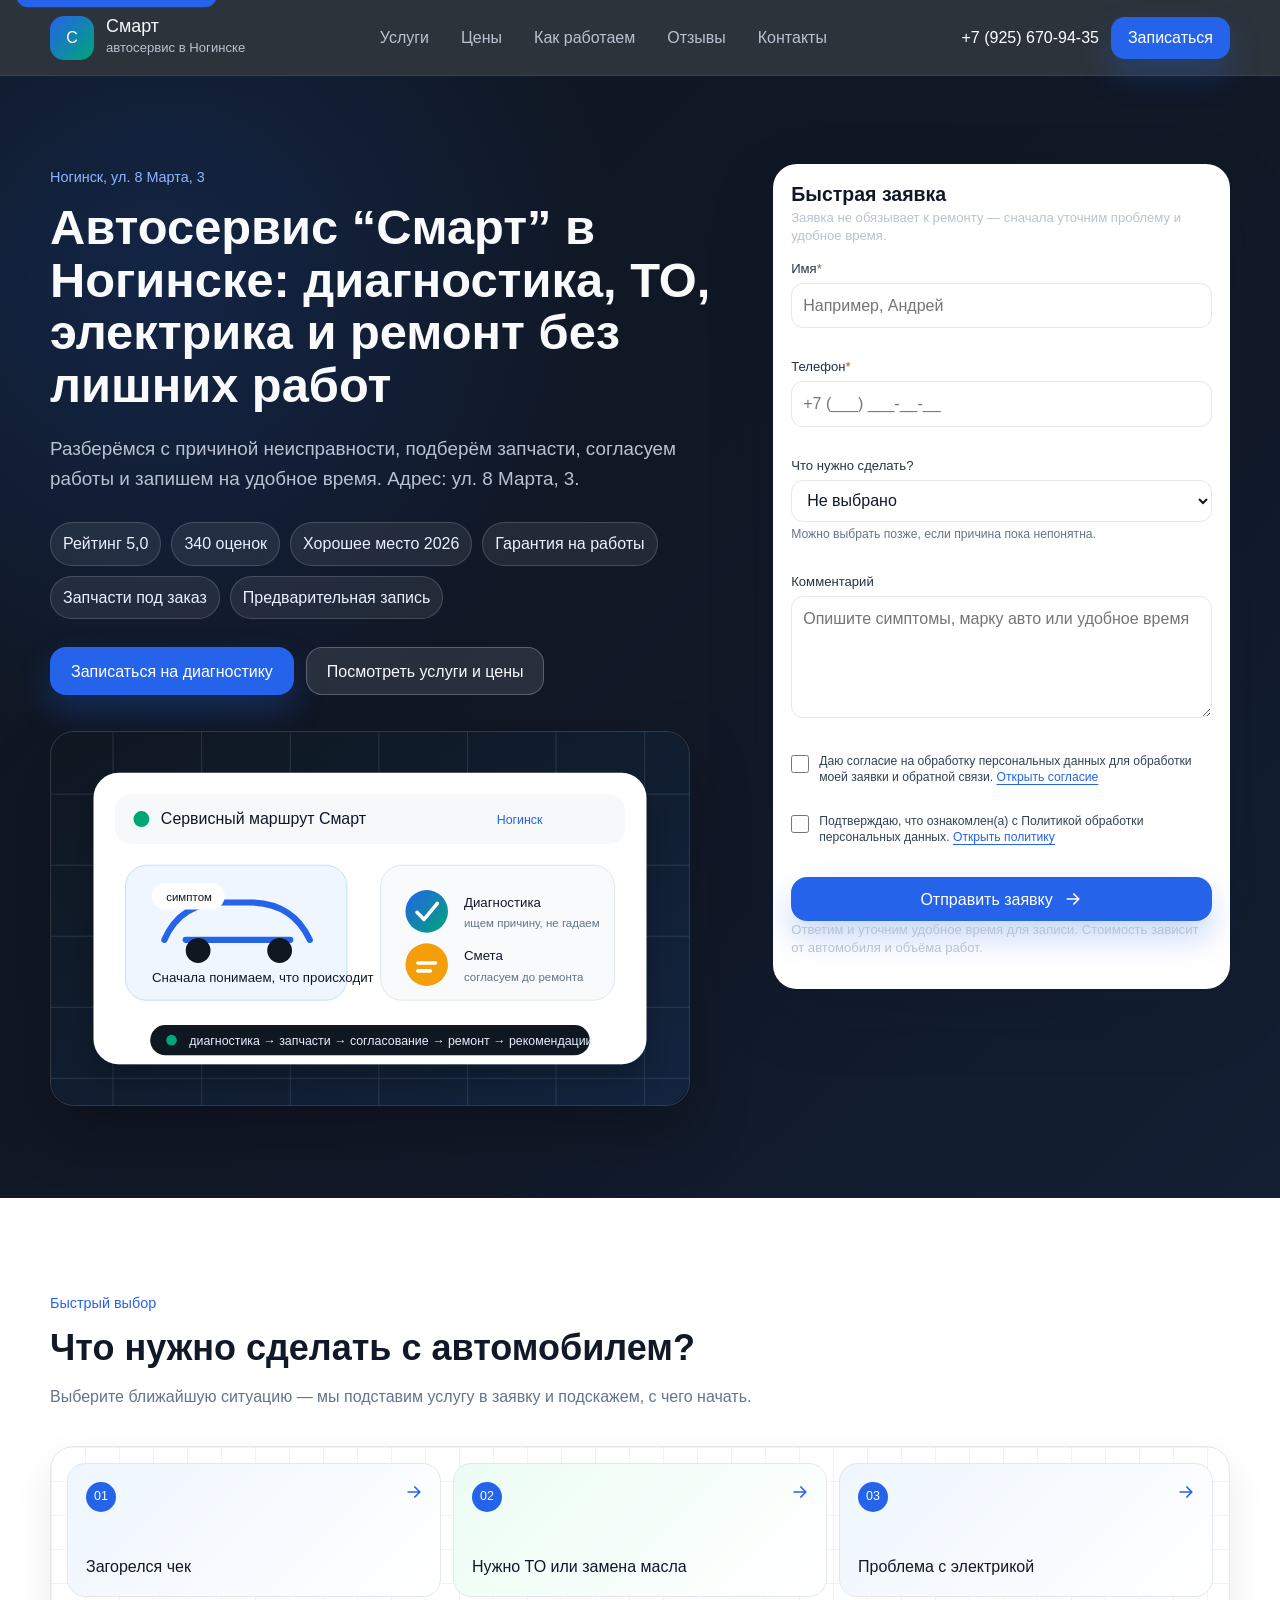
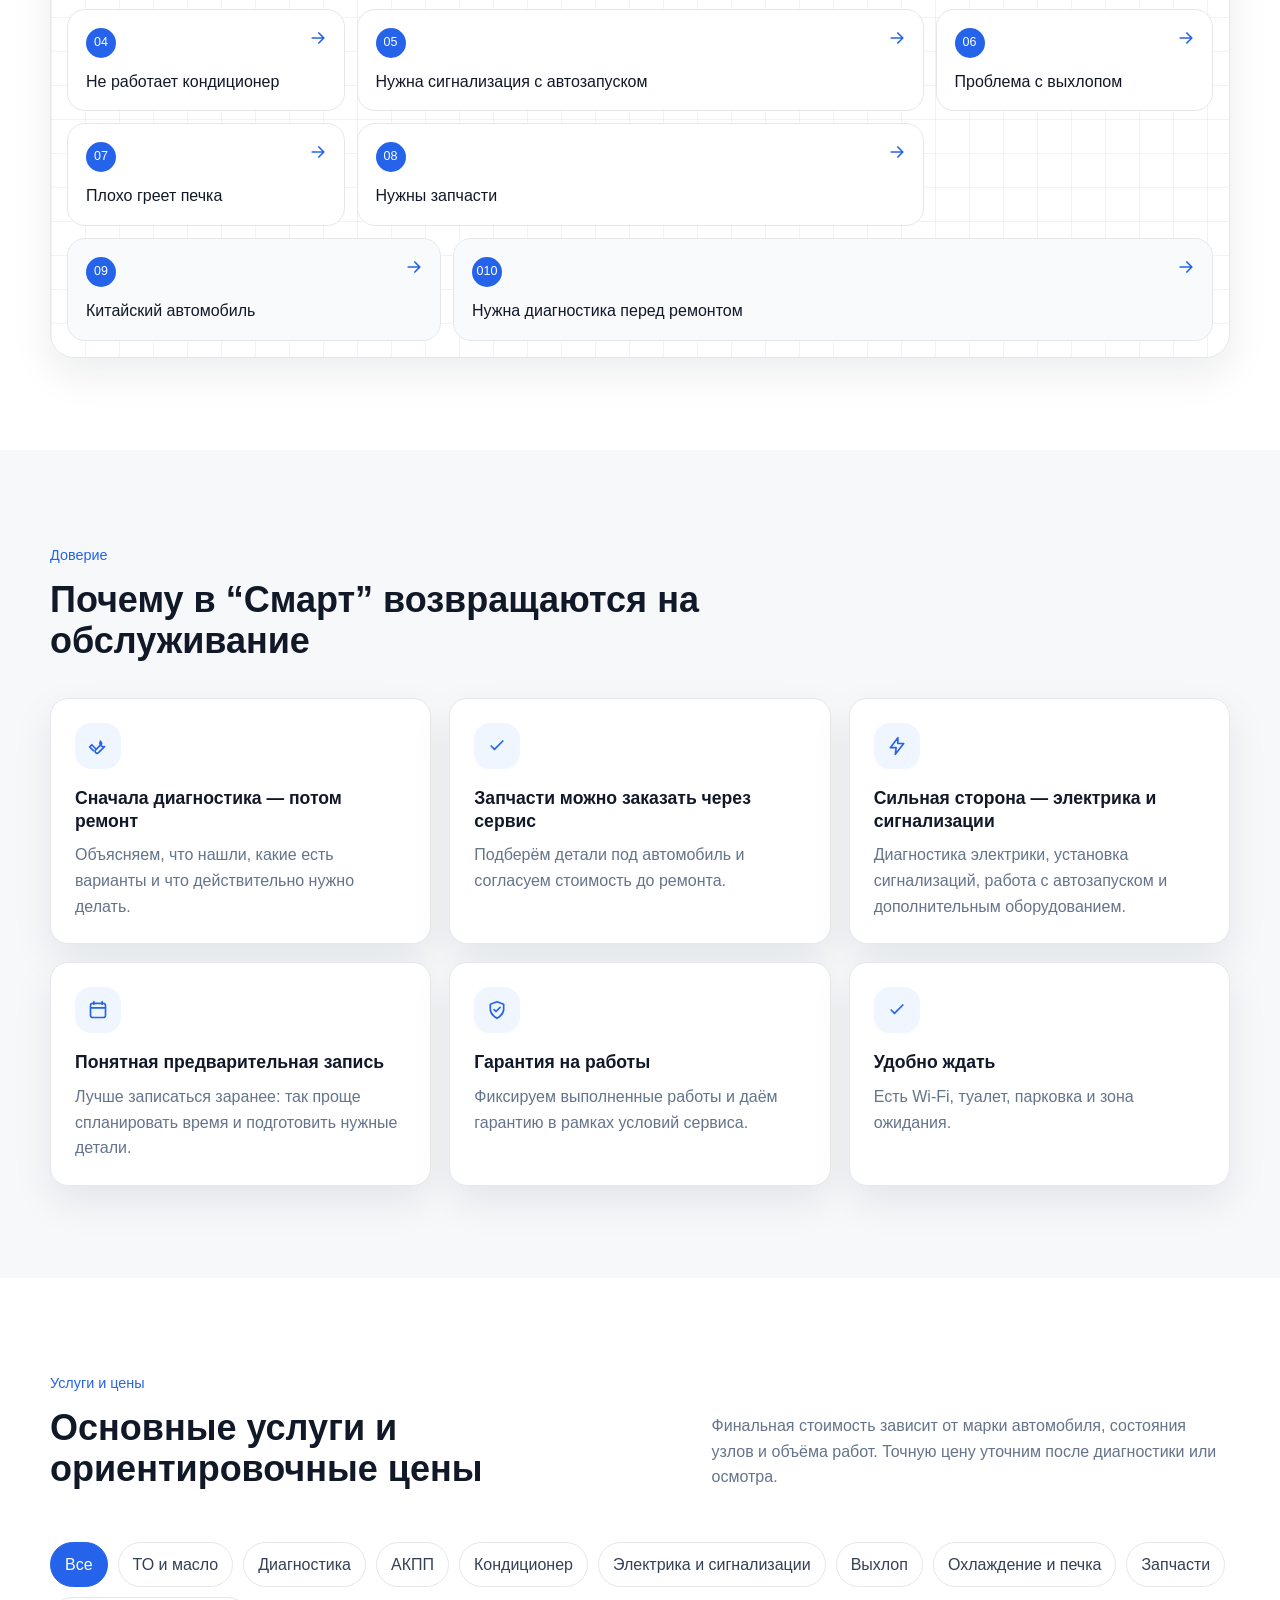
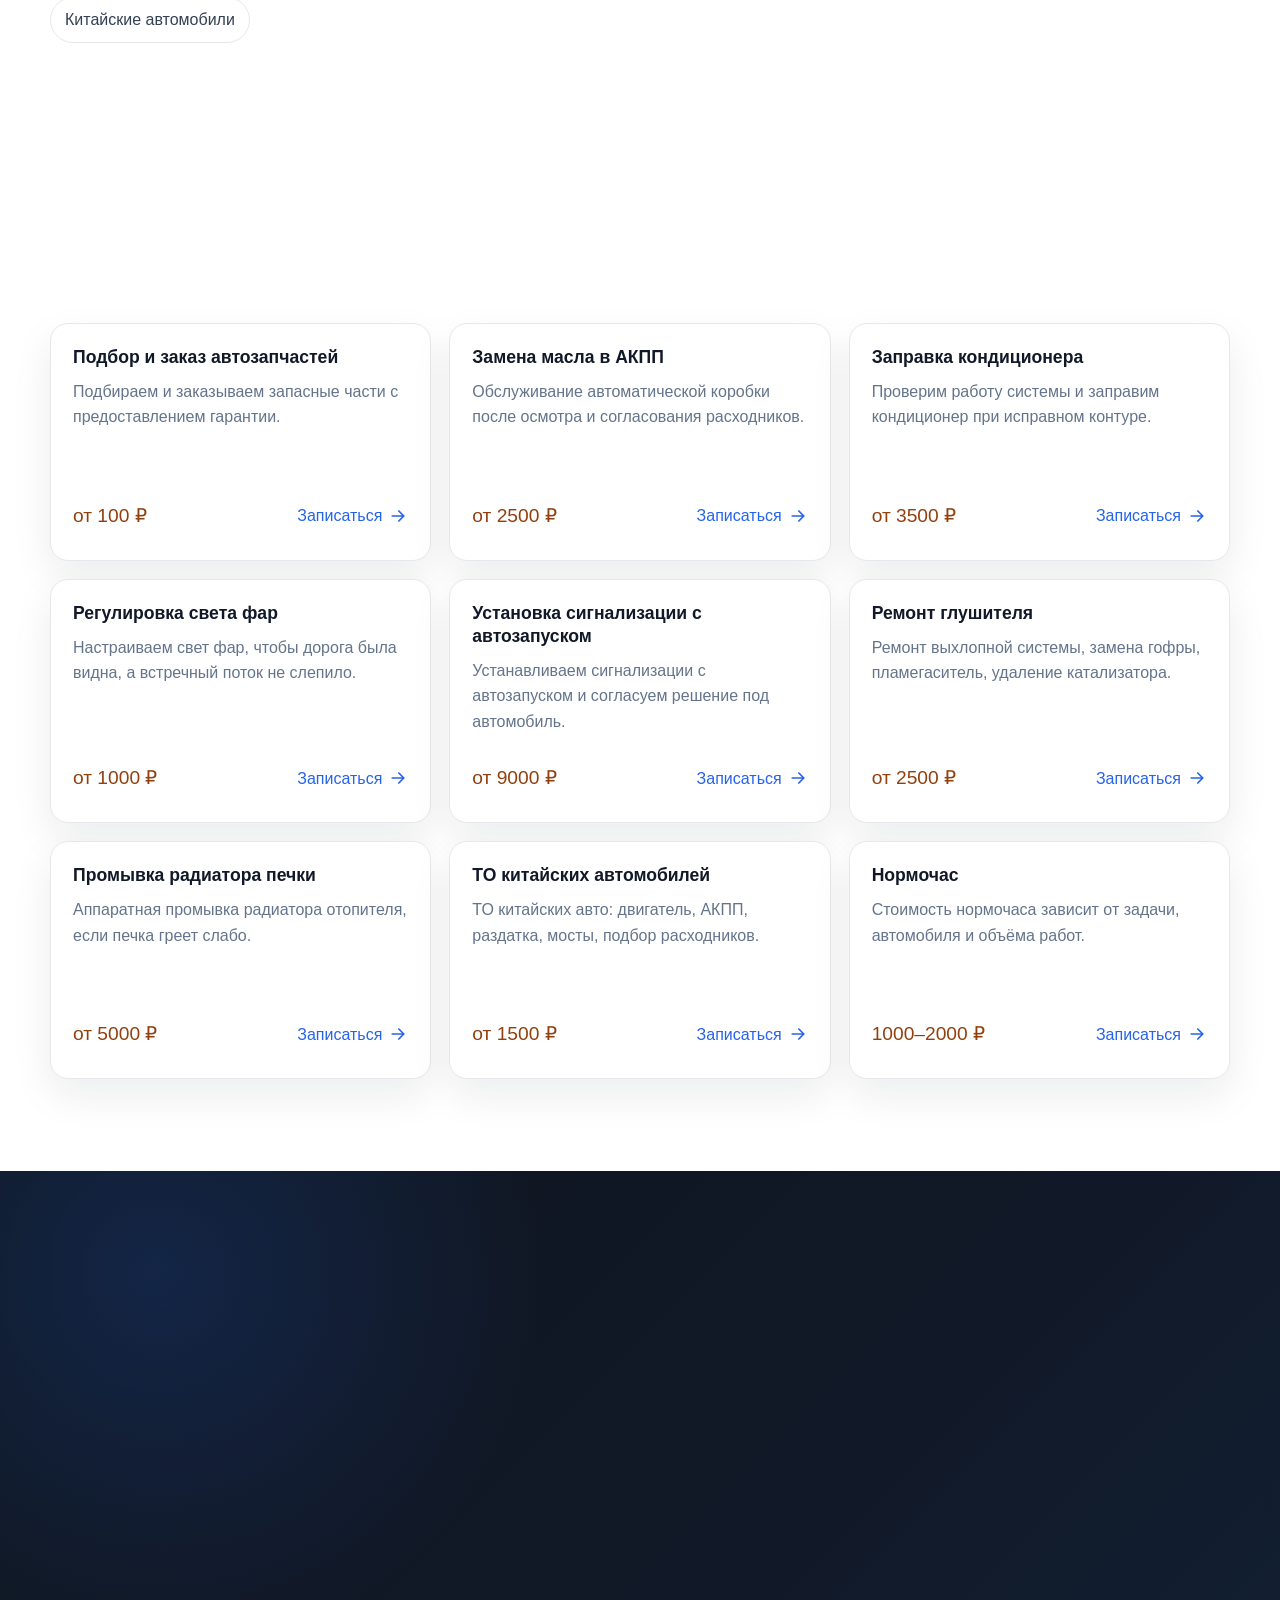
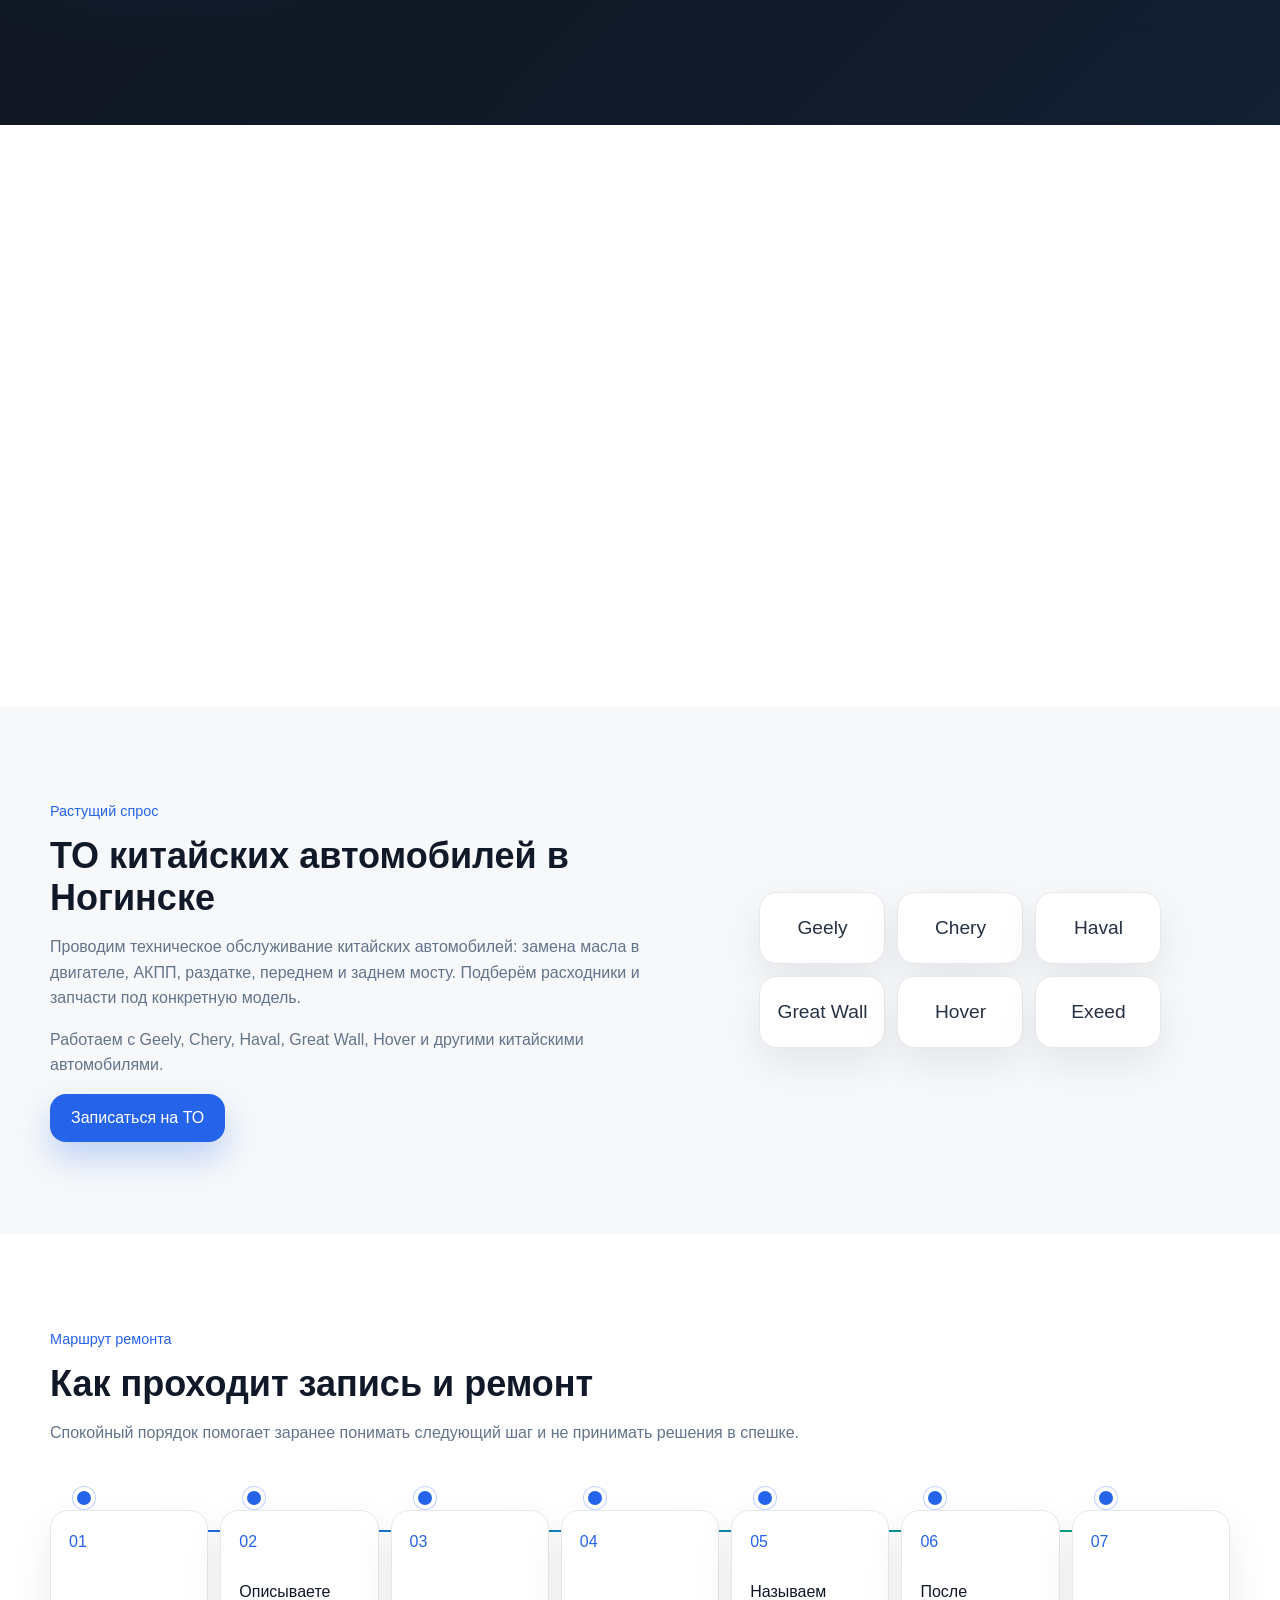
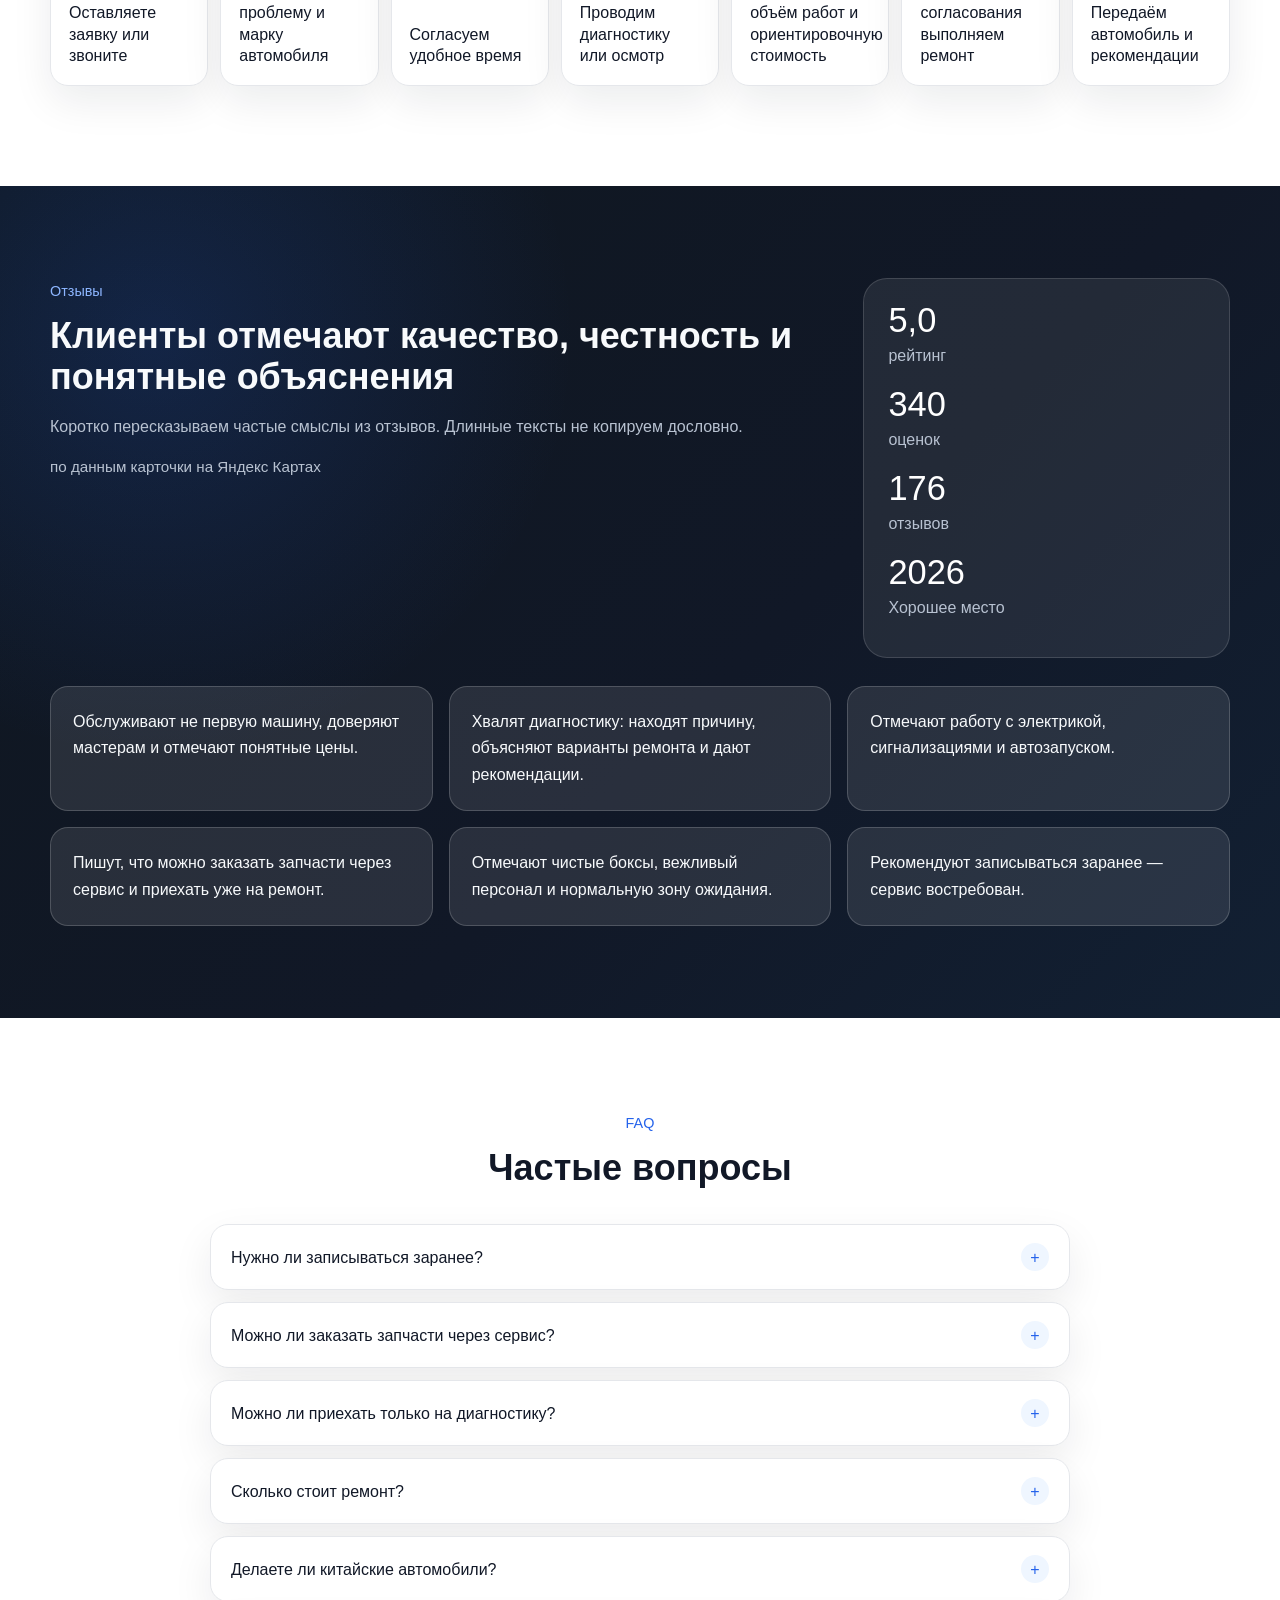
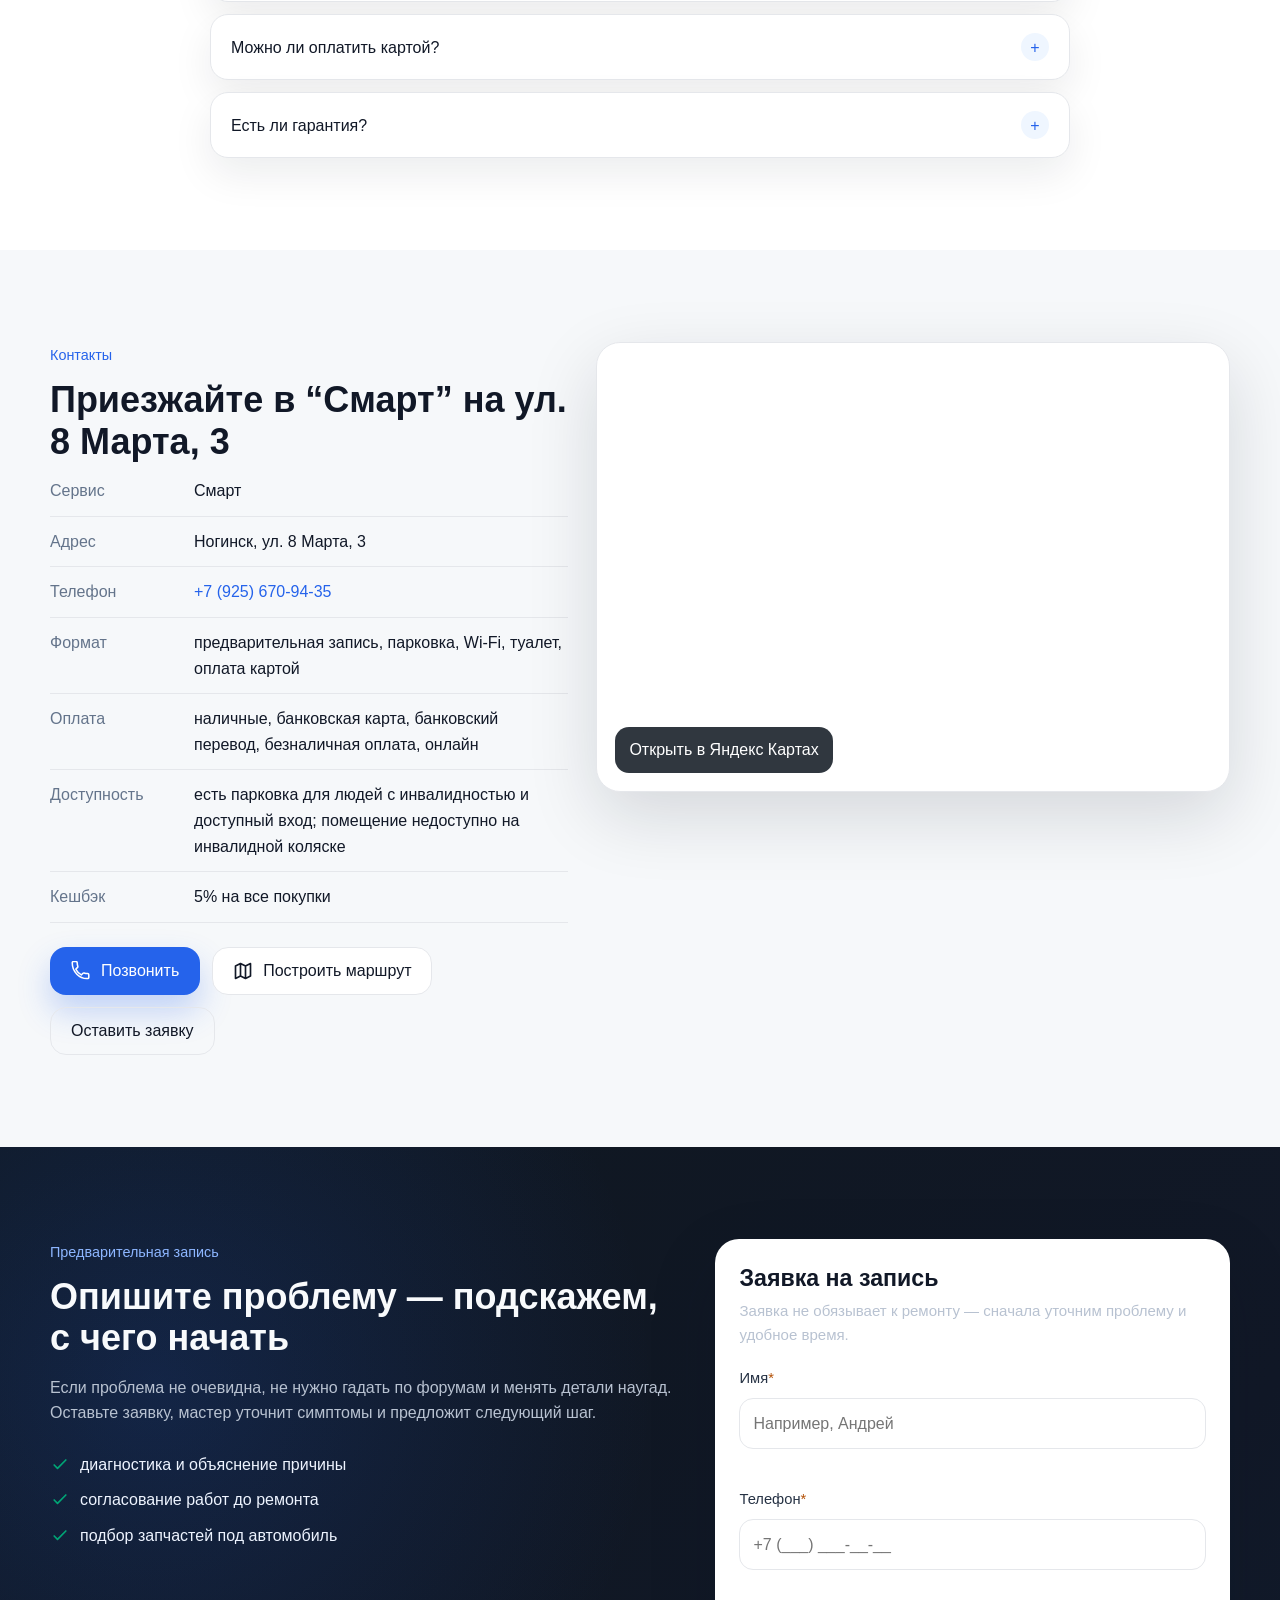
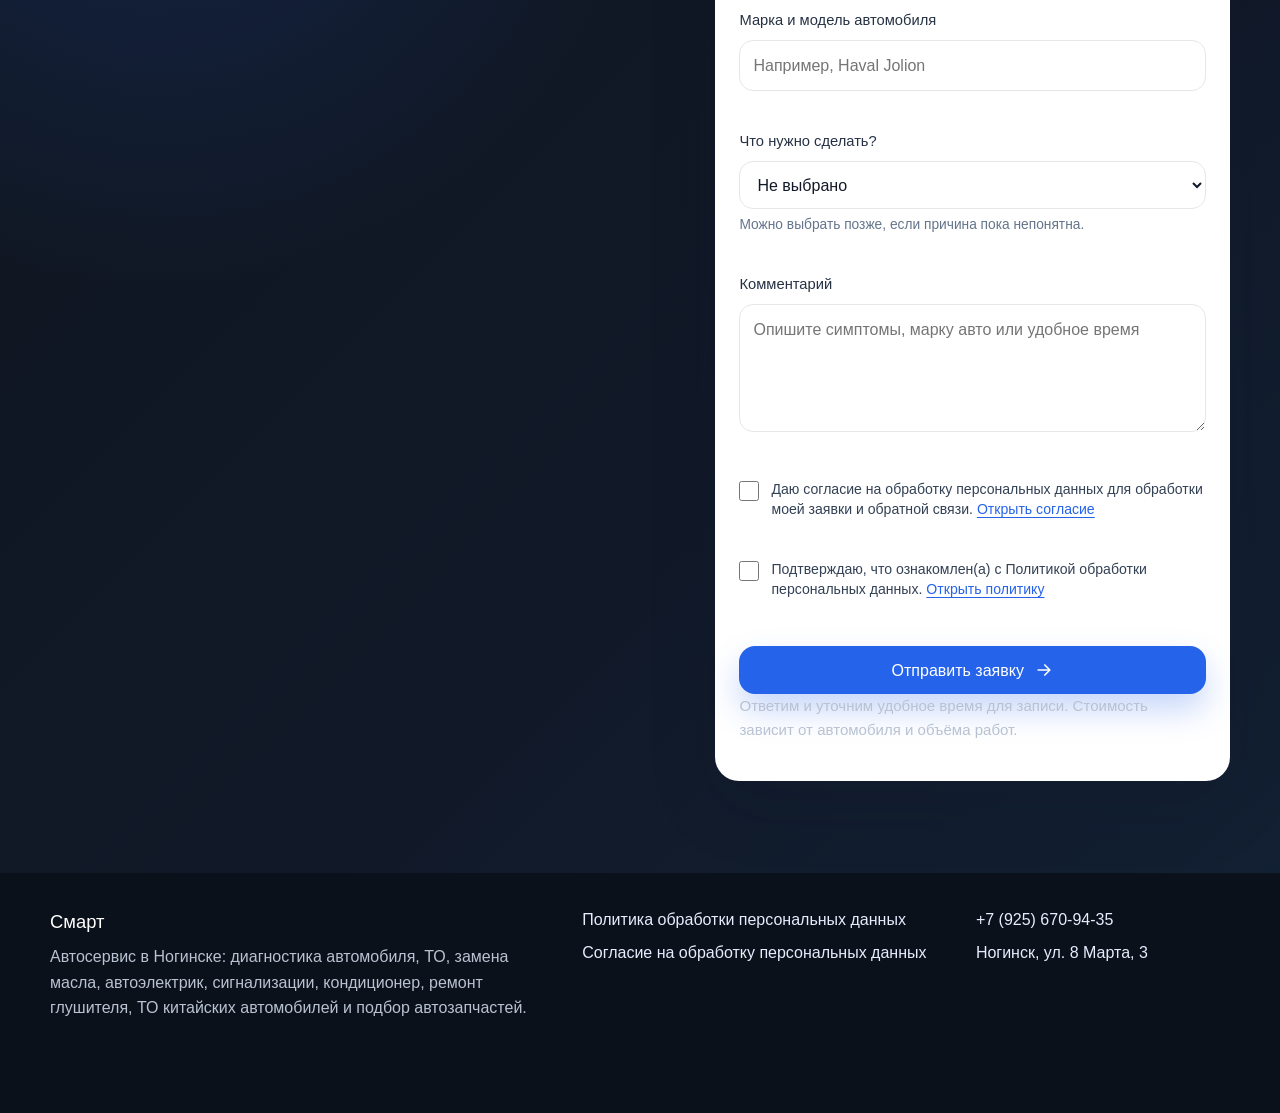
==== index.html @ bbbf5764 "Publish GitHub Pages preview" ====
﻿<!doctype html>
<html lang="ru">
<head>
    <meta charset="utf-8">
    <meta name="viewport" content="width=device-width, initial-scale=1">
    <title>Автосервис Смарт в Ногинске — диагностика, ТО, электрика и ремонт авто</title>
    <meta name="description" content="Автосервис “Смарт” в Ногинске на ул. 8 Марта, 3: диагностика, ТО, замена масла, автоэлектрика, сигнализации, кондиционер, запчасти под заказ. Рейтинг 5,0, предварительная запись.">
    <meta name="robots" content="index, follow">
    <link rel="canonical" href="https://rombensonn.github.io/smart-noginsk-autoservice/">
    <meta property="og:type" content="website">
    <meta property="og:locale" content="ru_RU">
    <meta property="og:title" content="Автосервис Смарт в Ногинске — диагностика, ТО, электрика и ремонт авто">
    <meta property="og:description" content="Понятная диагностика, согласование работ, запчасти под заказ и предварительная запись на ул. 8 Марта, 3 в Ногинске.">
    <meta property="og:url" content="https://rombensonn.github.io/smart-noginsk-autoservice/">
    <meta property="og:image" content="https://rombensonn.github.io/smart-noginsk-autoservice/assets/img/service-map.svg">
    <meta name="theme-color" content="#0F1720">
    <script>document.documentElement.classList.add('js');</script>
    <link rel="stylesheet" href="assets/css/styles.css">
    <script type="application/ld+json">{
    "@context": "https://schema.org",
    "@type": "AutoRepair",
    "@id": "https://rombensonn.github.io/smart-noginsk-autoservice/#autorepair",
    "name": "Смарт",
    "url": "https://rombensonn.github.io/smart-noginsk-autoservice/",
    "telephone": "+7 925 670-94-35",
    "priceRange": "₽₽",
    "address": {
        "@type": "PostalAddress",
        "addressLocality": "Ногинск",
        "streetAddress": "ул. 8 Марта, 3",
        "addressRegion": "Московская область",
        "addressCountry": "RU"
    },
    "areaServed": [
        "Ногинск",
        "Богородский городской округ",
        "Московская область"
    ],
    "aggregateRating": {
        "@type": "AggregateRating",
        "ratingValue": "5.0",
        "reviewCount": "340"
    },
    "makesOffer": [
        {
            "@type": "Offer",
            "name": "Замена масла ДВС",
            "description": "Замена масла в двигателе с подбором подходящих расходников под автомобиль.",
            "priceCurrency": "RUB",
            "availability": "https://schema.org/InStock"
        },
        {
            "@type": "Offer",
            "name": "Комплексная диагностика",
            "description": "Проверка основных систем, чтобы понять причину неисправности до ремонта.",
            "priceCurrency": "RUB",
            "availability": "https://schema.org/InStock"
        },
        {
            "@type": "Offer",
            "name": "Компьютерная диагностика",
            "description": "Считываем ошибки, смотрим параметры и объясняем, что они значат.",
            "priceCurrency": "RUB",
            "availability": "https://schema.org/InStock"
        },
        {
            "@type": "Offer",
            "name": "Подбор и заказ автозапчастей",
            "description": "Подбираем и заказываем запасные части с предоставлением гарантии.",
            "priceCurrency": "RUB",
            "availability": "https://schema.org/InStock"
        },
        {
            "@type": "Offer",
            "name": "Замена масла в АКПП",
            "description": "Обслуживание автоматической коробки после осмотра и согласования расходников.",
            "priceCurrency": "RUB",
            "availability": "https://schema.org/InStock"
        },
        {
            "@type": "Offer",
            "name": "Заправка кондиционера",
            "description": "Проверим работу системы и заправим кондиционер при исправном контуре.",
            "priceCurrency": "RUB",
            "availability": "https://schema.org/InStock"
        },
        {
            "@type": "Offer",
            "name": "Регулировка света фар",
            "description": "Настраиваем свет фар, чтобы дорога была видна, а встречный поток не слепило.",
            "priceCurrency": "RUB",
            "availability": "https://schema.org/InStock"
        },
        {
            "@type": "Offer",
            "name": "Установка сигнализации с автозапуском",
            "description": "Устанавливаем сигнализации с автозапуском и согласуем решение под автомобиль.",
            "priceCurrency": "RUB",
            "availability": "https://schema.org/InStock"
        },
        {
            "@type": "Offer",
            "name": "Ремонт глушителя",
            "description": "Ремонт выхлопной системы, замена гофры, пламегаситель, удаление катализатора.",
            "priceCurrency": "RUB",
            "availability": "https://schema.org/InStock"
        },
        {
            "@type": "Offer",
            "name": "Промывка радиатора печки",
            "description": "Аппаратная промывка радиатора отопителя, если печка греет слабо.",
            "priceCurrency": "RUB",
            "availability": "https://schema.org/InStock"
        },
        {
            "@type": "Offer",
            "name": "ТО китайских автомобилей",
            "description": "ТО китайских авто: двигатель, АКПП, раздатка, мосты, подбор расходников.",
            "priceCurrency": "RUB",
            "availability": "https://schema.org/InStock"
        },
        {
            "@type": "Offer",
            "name": "Нормочас",
            "description": "Стоимость нормочаса зависит от задачи, автомобиля и объёма работ.",
            "priceCurrency": "RUB",
            "availability": "https://schema.org/InStock"
        }
    ]
}</script>
</head>
<body>
    <a class="skip-link" href="#main">Перейти к содержанию</a>

    <header class="site-header" data-header>
        <div class="container header-grid">
            <a class="brand" href="#top" aria-label="Смарт, автосервис в Ногинске">
                <span class="brand__mark">С</span>
                <span>
                    <strong>Смарт</strong>
                    <small>автосервис в Ногинске</small>
                </span>
            </a>

            <nav class="nav" id="site-nav" aria-label="Основная навигация">
                <a href="#services">Услуги</a>
                <a href="#prices">Цены</a>
                <a href="#process">Как работаем</a>
                <a href="#reviews">Отзывы</a>
                <a href="#contacts">Контакты</a>
            </nav>

            <div class="header-actions">
                <a class="header-phone" href="tel:+79256709435">+7 (925) 670-94-35</a>
                <a class="btn btn--small btn--primary" href="#lead-form">Записаться</a>
                <button class="burger" type="button" aria-label="Открыть меню" aria-controls="site-nav" aria-expanded="false" data-menu-toggle>
                    <span></span><span></span><span></span>
                </button>
            </div>
        </div>
    </header>

    <main id="main">
        <section class="hero section-dark" id="top">
            <div class="container hero-grid">
                <div class="hero-copy reveal">
                    <div class="eyebrow">Ногинск, ул. 8 Марта, 3</div>
                    <h1>Автосервис “Смарт” в Ногинске: диагностика, ТО, электрика и ремонт без лишних работ</h1>
                    <p class="hero-lead">Разберёмся с причиной неисправности, подберём запчасти, согласуем работы и запишем на удобное время. Адрес: ул. 8 Марта, 3.</p>

                    <div class="trust-chips" aria-label="Преимущества автосервиса">
                                                    <span>Рейтинг 5,0</span>
                                                    <span>340 оценок</span>
                                                    <span>Хорошее место 2026</span>
                                                    <span>Гарантия на работы</span>
                                                    <span>Запчасти под заказ</span>
                                                    <span>Предварительная запись</span>
                                            </div>

                    <div class="hero-actions">
                        <a class="btn btn--primary" href="#lead-form">Записаться на диагностику</a>
                        <a class="btn btn--secondary" href="#prices">Посмотреть услуги и цены</a>
                    </div>

                    <div class="service-map" aria-label="Сервисная карта автомобиля">
                        <img src="assets/img/service-map.svg" width="720" height="420" alt="Сервисная карта автомобиля: диагностика, согласование, ремонт и рекомендации в автосервисе Смарт">
                    </div>
                </div>

                <aside class="hero-form reveal" id="lead-form">
                        <form class="lead-form" id="hero-form" action="#" method="post" data-smart-form novalidate>
        <div class="lead-form__head">
            <h3>Быстрая заявка</h3>
            <p>Заявка не обязывает к ремонту — сначала уточним проблему и удобное время.</p>
        </div>

        <input type="hidden" name="csrf_token" value="114e6cd5a38df810d71a823a7e8e0201a54ba67b6f69a114864aa2037166b63b">
        <input type="hidden" name="page_url" value="https://rombensonn.github.io/smart-noginsk-autoservice/">
        <input type="hidden" name="utm_source" value="">
        <input type="hidden" name="utm_medium" value="">
        <input type="hidden" name="utm_campaign" value="">
        <input type="hidden" name="utm_content" value="">
        <input type="hidden" name="utm_term" value="">
        <label class="hp-field" aria-hidden="true">
            Сайт компании
            <input type="text" name="company_website" tabindex="-1" autocomplete="off">
        </label>

        <div class="field">
            <label for="hero-name">Имя <span aria-hidden="true">*</span></label>
            <input id="hero-name" name="name" type="text" autocomplete="name" placeholder="Например, Андрей" minlength="2" required>
            <span class="field-error" data-error-for="name"></span>
        </div>

        <div class="field">
            <label for="hero-phone">Телефон <span aria-hidden="true">*</span></label>
            <input id="hero-phone" name="phone" type="tel" autocomplete="tel" inputmode="tel" placeholder="+7 (___) ___-__-__" required>
            <span class="field-error" data-error-for="phone"></span>
        </div>

                    <input type="hidden" name="car" value="">
        
        <div class="field">
            <label for="hero-service">Что нужно сделать?</label>
            <select id="hero-service" name="service" data-service-select>
                <option value="Не выбрано">Не выбрано</option>
                                    <option value="Диагностика">Диагностика</option>
                                    <option value="Замена масла / ТО">Замена масла / ТО</option>
                                    <option value="Электрика / сигнализация">Электрика / сигнализация</option>
                                    <option value="Кондиционер">Кондиционер</option>
                                    <option value="АКПП">АКПП</option>
                                    <option value="Выхлопная система">Выхлопная система</option>
                                    <option value="Подбор запчастей">Подбор запчастей</option>
                                    <option value="ТО китайского автомобиля">ТО китайского автомобиля</option>
                                    <option value="Другое">Другое</option>
                            </select>
            <span class="field-hint" data-service-hint>Можно выбрать позже, если причина пока непонятна.</span>
            <span class="field-error" data-error-for="service"></span>
        </div>

        <div class="field">
            <label for="hero-message">Комментарий</label>
            <textarea id="hero-message" name="message" rows="4" placeholder="Опишите симптомы, марку авто или удобное время"></textarea>
            <span class="field-error" data-error-for="message"></span>
        </div>

        <div class="form-consents">
            <label class="checkbox-line">
                <input type="checkbox" name="consent_personal_data" value="1" required>
                <span>Даю согласие на обработку персональных данных для обработки моей заявки и обратной связи. <a href="docs/personal-data-consent.html" target="_blank" rel="noopener">Открыть согласие</a></span>
            </label>
            <span class="field-error" data-error-for="consent_personal_data"></span>

            <label class="checkbox-line">
                <input type="checkbox" name="consent_policy" value="1" required>
                <span>Подтверждаю, что ознакомлен(а) с Политикой обработки персональных данных. <a href="docs/privacy-policy.html" target="_blank" rel="noopener">Открыть политику</a></span>
            </label>
            <span class="field-error" data-error-for="consent_policy"></span>
        </div>

        <button class="btn btn--primary btn--full" type="submit">
            <span>Отправить заявку</span>
            <svg viewBox="0 0 24 24" aria-hidden="true"><path d="M5 12h14M13 6l6 6-6 6"/></svg>        </button>

        <p class="form-note">Ответим и уточним удобное время для записи. Стоимость зависит от автомобиля и объёма работ.</p>
        <div class="form-status" role="status" aria-live="polite"></div>
    </form>
                    </aside>
            </div>
        </section>

        <section class="section problem-picker" id="services">
            <div class="container">
                <div class="section-head">
                    <span class="eyebrow">Быстрый выбор</span>
                    <h2>Что нужно сделать с автомобилем?</h2>
                    <p>Выберите ближайшую ситуацию — мы подставим услугу в заявку и подскажем, с чего начать.</p>
                </div>

                <div class="problem-grid">
                                            <button class="problem-card reveal" type="button" data-select-service="Диагностика" data-service-hint="Начнём с компьютерной диагностики и объясним ошибки понятным языком.">
                            <span>Загорелся чек</span>
                            <svg viewBox="0 0 24 24" aria-hidden="true"><path d="M5 12h14M13 6l6 6-6 6"/></svg>                        </button>
                                            <button class="problem-card reveal" type="button" data-select-service="Замена масла / ТО" data-service-hint="Подберём расходники и согласуем время обслуживания.">
                            <span>Нужно ТО или замена масла</span>
                            <svg viewBox="0 0 24 24" aria-hidden="true"><path d="M5 12h14M13 6l6 6-6 6"/></svg>                        </button>
                                            <button class="problem-card reveal" type="button" data-select-service="Электрика / сигнализация" data-service-hint="Опишите симптомы: не заводится, пропадает питание, ошибки, свет или оборудование.">
                            <span>Проблема с электрикой</span>
                            <svg viewBox="0 0 24 24" aria-hidden="true"><path d="M5 12h14M13 6l6 6-6 6"/></svg>                        </button>
                                            <button class="problem-card reveal" type="button" data-select-service="Кондиционер" data-service-hint="Проверим систему и уточним, нужна ли заправка или ремонт.">
                            <span>Не работает кондиционер</span>
                            <svg viewBox="0 0 24 24" aria-hidden="true"><path d="M5 12h14M13 6l6 6-6 6"/></svg>                        </button>
                                            <button class="problem-card reveal" type="button" data-select-service="Электрика / сигнализация" data-service-hint="Подскажем варианты после уточнения автомобиля и желаемых функций.">
                            <span>Нужна сигнализация с автозапуском</span>
                            <svg viewBox="0 0 24 24" aria-hidden="true"><path d="M5 12h14M13 6l6 6-6 6"/></svg>                        </button>
                                            <button class="problem-card reveal" type="button" data-select-service="Выхлопная система" data-service-hint="Осмотрим выхлоп, гофру, глушитель и согласуем объём работ.">
                            <span>Проблема с выхлопом</span>
                            <svg viewBox="0 0 24 24" aria-hidden="true"><path d="M5 12h14M13 6l6 6-6 6"/></svg>                        </button>
                                            <button class="problem-card reveal" type="button" data-select-service="Промывка радиатора печки" data-service-hint="Часто помогает диагностика системы охлаждения и промывка радиатора отопителя.">
                            <span>Плохо греет печка</span>
                            <svg viewBox="0 0 24 24" aria-hidden="true"><path d="M5 12h14M13 6l6 6-6 6"/></svg>                        </button>
                                            <button class="problem-card reveal" type="button" data-select-service="Подбор запчастей" data-service-hint="Можем подобрать детали под автомобиль и согласовать стоимость до ремонта.">
                            <span>Нужны запчасти</span>
                            <svg viewBox="0 0 24 24" aria-hidden="true"><path d="M5 12h14M13 6l6 6-6 6"/></svg>                        </button>
                                            <button class="problem-card reveal" type="button" data-select-service="ТО китайского автомобиля" data-service-hint="Обслуживаем Geely, Chery, Haval, Great Wall, Hover и другие марки.">
                            <span>Китайский автомобиль</span>
                            <svg viewBox="0 0 24 24" aria-hidden="true"><path d="M5 12h14M13 6l6 6-6 6"/></svg>                        </button>
                                            <button class="problem-card reveal" type="button" data-select-service="Диагностика" data-service-hint="Это нормальный первый шаг, если причина неисправности не очевидна.">
                            <span>Нужна диагностика перед ремонтом</span>
                            <svg viewBox="0 0 24 24" aria-hidden="true"><path d="M5 12h14M13 6l6 6-6 6"/></svg>                        </button>
                                    </div>
            </div>
        </section>

        <section class="section section-soft">
            <div class="container">
                <div class="section-head">
                    <span class="eyebrow">Доверие</span>
                    <h2>Почему в “Смарт” возвращаются на обслуживание</h2>
                </div>

                <div class="trust-grid">
                                            <article class="info-card reveal">
                            <span class="info-card__icon"><svg viewBox="0 0 24 24" aria-hidden="true"><path d="M14.7 6.3a4.7 4.7 0 0 0 5.1 6.5l-7.2 7.2a2.4 2.4 0 0 1-3.4-3.4l7.2-7.2a4.7 4.7 0 0 0-1.7-3.1Z"/><path d="M6.5 17.5 2 13l2.5-2.5L9 15"/></svg></span>
                            <h3>Сначала диагностика — потом ремонт</h3>
                            <p>Объясняем, что нашли, какие есть варианты и что действительно нужно делать.</p>
                        </article>
                                            <article class="info-card reveal">
                            <span class="info-card__icon"><svg viewBox="0 0 24 24" aria-hidden="true"><path d="m5 12 4 4L19 6"/></svg></span>
                            <h3>Запчасти можно заказать через сервис</h3>
                            <p>Подберём детали под автомобиль и согласуем стоимость до ремонта.</p>
                        </article>
                                            <article class="info-card reveal">
                            <span class="info-card__icon"><svg viewBox="0 0 24 24" aria-hidden="true"><path d="M13 2 4 14h7l-1 8 10-13h-7l0-7Z"/></svg></span>
                            <h3>Сильная сторона — электрика и сигнализации</h3>
                            <p>Диагностика электрики, установка сигнализаций, работа с автозапуском и дополнительным оборудованием.</p>
                        </article>
                                            <article class="info-card reveal">
                            <span class="info-card__icon"><svg viewBox="0 0 24 24" aria-hidden="true"><path d="M7 2v3M17 2v3M3.5 9.5h17M5.5 4h13A2.5 2.5 0 0 1 21 6.5v12A2.5 2.5 0 0 1 18.5 21h-13A2.5 2.5 0 0 1 3 18.5v-12A2.5 2.5 0 0 1 5.5 4Z"/></svg></span>
                            <h3>Понятная предварительная запись</h3>
                            <p>Лучше записаться заранее: так проще спланировать время и подготовить нужные детали.</p>
                        </article>
                                            <article class="info-card reveal">
                            <span class="info-card__icon"><svg viewBox="0 0 24 24" aria-hidden="true"><path d="M12 22s8-4 8-11V5l-8-3-8 3v6c0 7 8 11 8 11Z"/><path d="m8.5 11.5 2.3 2.3 4.9-5"/></svg></span>
                            <h3>Гарантия на работы</h3>
                            <p>Фиксируем выполненные работы и даём гарантию в рамках условий сервиса.</p>
                        </article>
                                            <article class="info-card reveal">
                            <span class="info-card__icon"><svg viewBox="0 0 24 24" aria-hidden="true"><path d="m5 12 4 4L19 6"/></svg></span>
                            <h3>Удобно ждать</h3>
                            <p>Есть Wi-Fi, туалет, парковка и зона ожидания.</p>
                        </article>
                                    </div>
            </div>
        </section>

        <section class="section" id="prices">
            <div class="container">
                <div class="section-head section-head--wide">
                    <div>
                        <span class="eyebrow">Услуги и цены</span>
                        <h2>Основные услуги и ориентировочные цены</h2>
                    </div>
                    <p>Финальная стоимость зависит от марки автомобиля, состояния узлов и объёма работ. Точную цену уточним после диагностики или осмотра.</p>
                </div>

                <div class="filter-row" role="tablist" aria-label="Фильтр услуг">
                                            <button class="filter-btn is-active" type="button" data-filter="all">Все</button>
                                            <button class="filter-btn" type="button" data-filter="maintenance">ТО и масло</button>
                                            <button class="filter-btn" type="button" data-filter="diagnostics">Диагностика</button>
                                            <button class="filter-btn" type="button" data-filter="transmission">АКПП</button>
                                            <button class="filter-btn" type="button" data-filter="climate">Кондиционер</button>
                                            <button class="filter-btn" type="button" data-filter="electric">Электрика и сигнализации</button>
                                            <button class="filter-btn" type="button" data-filter="exhaust">Выхлоп</button>
                                            <button class="filter-btn" type="button" data-filter="cooling">Охлаждение и печка</button>
                                            <button class="filter-btn" type="button" data-filter="parts">Запчасти</button>
                                            <button class="filter-btn" type="button" data-filter="china">Китайские автомобили</button>
                                    </div>

                <div class="service-grid">
                                            <article class="service-card reveal" data-category="maintenance">
                            <div>
                                <h3>Замена масла ДВС</h3>
                                <p>Замена масла в двигателе с подбором подходящих расходников под автомобиль.</p>
                            </div>
                            <div class="service-card__footer">
                                <strong>от 1200 ₽</strong>
                                <button class="text-action" type="button" data-select-service="Замена масла / ТО" data-service-hint="Выбрана услуга: Замена масла ДВС. Оставьте телефон, и мы уточним детали.">
                                    Записаться <svg viewBox="0 0 24 24" aria-hidden="true"><path d="M5 12h14M13 6l6 6-6 6"/></svg>                                </button>
                            </div>
                        </article>
                                            <article class="service-card reveal" data-category="diagnostics">
                            <div>
                                <h3>Комплексная диагностика</h3>
                                <p>Проверка основных систем, чтобы понять причину неисправности до ремонта.</p>
                            </div>
                            <div class="service-card__footer">
                                <strong>от 1000 ₽</strong>
                                <button class="text-action" type="button" data-select-service="Диагностика" data-service-hint="Выбрана услуга: Комплексная диагностика. Оставьте телефон, и мы уточним детали.">
                                    Записаться <svg viewBox="0 0 24 24" aria-hidden="true"><path d="M5 12h14M13 6l6 6-6 6"/></svg>                                </button>
                            </div>
                        </article>
                                            <article class="service-card reveal" data-category="diagnostics electric">
                            <div>
                                <h3>Компьютерная диагностика</h3>
                                <p>Считываем ошибки, смотрим параметры и объясняем, что они значат.</p>
                            </div>
                            <div class="service-card__footer">
                                <strong>от 1000 ₽</strong>
                                <button class="text-action" type="button" data-select-service="Диагностика" data-service-hint="Выбрана услуга: Компьютерная диагностика. Оставьте телефон, и мы уточним детали.">
                                    Записаться <svg viewBox="0 0 24 24" aria-hidden="true"><path d="M5 12h14M13 6l6 6-6 6"/></svg>                                </button>
                            </div>
                        </article>
                                            <article class="service-card reveal" data-category="parts">
                            <div>
                                <h3>Подбор и заказ автозапчастей</h3>
                                <p>Подбираем и заказываем запасные части с предоставлением гарантии.</p>
                            </div>
                            <div class="service-card__footer">
                                <strong>от 100 ₽</strong>
                                <button class="text-action" type="button" data-select-service="Подбор запчастей" data-service-hint="Выбрана услуга: Подбор и заказ автозапчастей. Оставьте телефон, и мы уточним детали.">
                                    Записаться <svg viewBox="0 0 24 24" aria-hidden="true"><path d="M5 12h14M13 6l6 6-6 6"/></svg>                                </button>
                            </div>
                        </article>
                                            <article class="service-card reveal" data-category="transmission maintenance">
                            <div>
                                <h3>Замена масла в АКПП</h3>
                                <p>Обслуживание автоматической коробки после осмотра и согласования расходников.</p>
                            </div>
                            <div class="service-card__footer">
                                <strong>от 2500 ₽</strong>
                                <button class="text-action" type="button" data-select-service="АКПП" data-service-hint="Выбрана услуга: Замена масла в АКПП. Оставьте телефон, и мы уточним детали.">
                                    Записаться <svg viewBox="0 0 24 24" aria-hidden="true"><path d="M5 12h14M13 6l6 6-6 6"/></svg>                                </button>
                            </div>
                        </article>
                                            <article class="service-card reveal" data-category="climate">
                            <div>
                                <h3>Заправка кондиционера</h3>
                                <p>Проверим работу системы и заправим кондиционер при исправном контуре.</p>
                            </div>
                            <div class="service-card__footer">
                                <strong>от 3500 ₽</strong>
                                <button class="text-action" type="button" data-select-service="Кондиционер" data-service-hint="Выбрана услуга: Заправка кондиционера. Оставьте телефон, и мы уточним детали.">
                                    Записаться <svg viewBox="0 0 24 24" aria-hidden="true"><path d="M5 12h14M13 6l6 6-6 6"/></svg>                                </button>
                            </div>
                        </article>
                                            <article class="service-card reveal" data-category="electric diagnostics">
                            <div>
                                <h3>Регулировка света фар</h3>
                                <p>Настраиваем свет фар, чтобы дорога была видна, а встречный поток не слепило.</p>
                            </div>
                            <div class="service-card__footer">
                                <strong>от 1000 ₽</strong>
                                <button class="text-action" type="button" data-select-service="Электрика / сигнализация" data-service-hint="Выбрана услуга: Регулировка света фар. Оставьте телефон, и мы уточним детали.">
                                    Записаться <svg viewBox="0 0 24 24" aria-hidden="true"><path d="M5 12h14M13 6l6 6-6 6"/></svg>                                </button>
                            </div>
                        </article>
                                            <article class="service-card reveal" data-category="electric">
                            <div>
                                <h3>Установка сигнализации с автозапуском</h3>
                                <p>Устанавливаем сигнализации с автозапуском и согласуем решение под автомобиль.</p>
                            </div>
                            <div class="service-card__footer">
                                <strong>от 9000 ₽</strong>
                                <button class="text-action" type="button" data-select-service="Электрика / сигнализация" data-service-hint="Выбрана услуга: Установка сигнализации с автозапуском. Оставьте телефон, и мы уточним детали.">
                                    Записаться <svg viewBox="0 0 24 24" aria-hidden="true"><path d="M5 12h14M13 6l6 6-6 6"/></svg>                                </button>
                            </div>
                        </article>
                                            <article class="service-card reveal" data-category="exhaust">
                            <div>
                                <h3>Ремонт глушителя</h3>
                                <p>Ремонт выхлопной системы, замена гофры, пламегаситель, удаление катализатора.</p>
                            </div>
                            <div class="service-card__footer">
                                <strong>от 2500 ₽</strong>
                                <button class="text-action" type="button" data-select-service="Выхлопная система" data-service-hint="Выбрана услуга: Ремонт глушителя. Оставьте телефон, и мы уточним детали.">
                                    Записаться <svg viewBox="0 0 24 24" aria-hidden="true"><path d="M5 12h14M13 6l6 6-6 6"/></svg>                                </button>
                            </div>
                        </article>
                                            <article class="service-card reveal" data-category="cooling climate">
                            <div>
                                <h3>Промывка радиатора печки</h3>
                                <p>Аппаратная промывка радиатора отопителя, если печка греет слабо.</p>
                            </div>
                            <div class="service-card__footer">
                                <strong>от 5000 ₽</strong>
                                <button class="text-action" type="button" data-select-service="Промывка радиатора печки" data-service-hint="Выбрана услуга: Промывка радиатора печки. Оставьте телефон, и мы уточним детали.">
                                    Записаться <svg viewBox="0 0 24 24" aria-hidden="true"><path d="M5 12h14M13 6l6 6-6 6"/></svg>                                </button>
                            </div>
                        </article>
                                            <article class="service-card reveal" data-category="china maintenance transmission">
                            <div>
                                <h3>ТО китайских автомобилей</h3>
                                <p>ТО китайских авто: двигатель, АКПП, раздатка, мосты, подбор расходников.</p>
                            </div>
                            <div class="service-card__footer">
                                <strong>от 1500 ₽</strong>
                                <button class="text-action" type="button" data-select-service="ТО китайского автомобиля" data-service-hint="Выбрана услуга: ТО китайских автомобилей. Оставьте телефон, и мы уточним детали.">
                                    Записаться <svg viewBox="0 0 24 24" aria-hidden="true"><path d="M5 12h14M13 6l6 6-6 6"/></svg>                                </button>
                            </div>
                        </article>
                                            <article class="service-card reveal" data-category="maintenance diagnostics electric">
                            <div>
                                <h3>Нормочас</h3>
                                <p>Стоимость нормочаса зависит от задачи, автомобиля и объёма работ.</p>
                            </div>
                            <div class="service-card__footer">
                                <strong>1000–2000 ₽</strong>
                                <button class="text-action" type="button" data-select-service="Другое" data-service-hint="Выбрана услуга: Нормочас. Оставьте телефон, и мы уточним детали.">
                                    Записаться <svg viewBox="0 0 24 24" aria-hidden="true"><path d="M5 12h14M13 6l6 6-6 6"/></svg>                                </button>
                            </div>
                        </article>
                                    </div>
            </div>
        </section>

        <section class="section diagnostics section-dark">
            <div class="container split-grid">
                <div class="reveal">
                    <span class="eyebrow">Диагностика без гадания</span>
                    <h2>Не меняем всё подряд — сначала ищем причину</h2>
                    <p>Если машина ведёт себя странно, загорелся чек, появились ошибки, проблемы с запуском, электрикой, кондиционером или ходовой — начните с диагностики. Так проще не тратить деньги на лишние детали и понять реальный объём ремонта.</p>
                    <button class="btn btn--primary" type="button" data-select-service="Диагностика" data-service-hint="Диагностика — хороший первый шаг, если причина неисправности пока не ясна.">Записаться на диагностику</button>
                </div>

                <ol class="route-steps reveal">
                    <li><span>1</span><p>Вы описываете проблему</p></li>
                    <li><span>2</span><p>Мы проводим диагностику</p></li>
                    <li><span>3</span><p>Объясняем варианты ремонта</p></li>
                    <li><span>4</span><p>Согласовываем работы и стоимость</p></li>
                </ol>
            </div>
        </section>

        <section class="section electric-block">
            <div class="container split-grid">
                <div class="accent-panel reveal">
                    <span class="panel-icon"><svg viewBox="0 0 24 24" aria-hidden="true"><path d="M13 2 4 14h7l-1 8 10-13h-7l0-7Z"/></svg></span>
                    <h2>Автоэлектрика, сигнализации и автозапуск</h2>
                    <p>Берёмся за диагностику электрических неисправностей и согласовываем решение после проверки. Без обещаний наугад и без лишних работ в смете.</p>
                    <button class="btn btn--primary" type="button" data-select-service="Электрика / сигнализация" data-service-hint="Опишите, что происходит с электрикой или оборудованием. Мастер уточнит детали перед записью.">Уточнить стоимость ремонта</button>
                </div>

                <div class="tag-list reveal" aria-label="Направления автоэлектрики">
                    <span>установка сигнализации с автозапуском</span>
                    <span>диагностика электрики</span>
                    <span>ремонт стартеров и генераторов</span>
                    <span>установка парктроников</span>
                    <span>установка фаркопа</span>
                    <span>дополнительное оборудование</span>
                    <span>ремонт подушек безопасности</span>
                    <span>поиск сложных электрических неисправностей</span>
                </div>
            </div>
        </section>

        <section class="section section-soft china-block">
            <div class="container split-grid">
                <div class="reveal">
                    <span class="eyebrow">Растущий спрос</span>
                    <h2>ТО китайских автомобилей в Ногинске</h2>
                    <p>Проводим техническое обслуживание китайских автомобилей: замена масла в двигателе, АКПП, раздатке, переднем и заднем мосту. Подберём расходники и запчасти под конкретную модель.</p>
                    <p class="muted">Работаем с Geely, Chery, Haval, Great Wall, Hover и другими китайскими автомобилями.</p>
                    <button class="btn btn--primary" type="button" data-select-service="ТО китайского автомобиля" data-service-hint="Для ТО китайского автомобиля укажите марку, модель и пробег в комментарии.">Записаться на ТО</button>
                </div>
                <div class="brand-cloud reveal" aria-label="Марки китайских автомобилей">
                    <span>Geely</span><span>Chery</span><span>Haval</span><span>Great Wall</span><span>Hover</span><span>Exeed</span>
                </div>
            </div>
        </section>

        <section class="section" id="process">
            <div class="container">
                <div class="section-head">
                    <span class="eyebrow">Маршрут ремонта</span>
                    <h2>Как проходит запись и ремонт</h2>
                    <p>Спокойный порядок помогает заранее понимать следующий шаг и не принимать решения в спешке.</p>
                </div>

                <ol class="process-list">
                    <li class="reveal"><span>01</span><p>Оставляете заявку или звоните</p></li>
                    <li class="reveal"><span>02</span><p>Описываете проблему и марку автомобиля</p></li>
                    <li class="reveal"><span>03</span><p>Согласуем удобное время</p></li>
                    <li class="reveal"><span>04</span><p>Проводим диагностику или осмотр</p></li>
                    <li class="reveal"><span>05</span><p>Называем объём работ и ориентировочную стоимость</p></li>
                    <li class="reveal"><span>06</span><p>После согласования выполняем ремонт</p></li>
                    <li class="reveal"><span>07</span><p>Передаём автомобиль и рекомендации</p></li>
                </ol>
            </div>
        </section>

        <section class="section section-dark" id="reviews">
            <div class="container reviews-grid">
                <div class="reveal">
                    <span class="eyebrow">Отзывы</span>
                    <h2>Клиенты отмечают качество, честность и понятные объяснения</h2>
                    <p>Коротко пересказываем частые смыслы из отзывов. Длинные тексты не копируем дословно.</p>
                    <p class="source-note">по данным карточки на Яндекс Картах</p>
                </div>

                <div class="rating-panel reveal" aria-label="Показатели доверия">
                    <strong>5,0</strong><span>рейтинг</span>
                    <strong>340</strong><span>оценок</span>
                    <strong>176</strong><span>отзывов</span>
                    <strong>2026</strong><span>Хорошее место</span>
                </div>

                <div class="review-cards">
                                            <article class="review-card reveal">
                            <p>Обслуживают не первую машину, доверяют мастерам и отмечают понятные цены.</p>
                        </article>
                                            <article class="review-card reveal">
                            <p>Хвалят диагностику: находят причину, объясняют варианты ремонта и дают рекомендации.</p>
                        </article>
                                            <article class="review-card reveal">
                            <p>Отмечают работу с электрикой, сигнализациями и автозапуском.</p>
                        </article>
                                            <article class="review-card reveal">
                            <p>Пишут, что можно заказать запчасти через сервис и приехать уже на ремонт.</p>
                        </article>
                                            <article class="review-card reveal">
                            <p>Отмечают чистые боксы, вежливый персонал и нормальную зону ожидания.</p>
                        </article>
                                            <article class="review-card reveal">
                            <p>Рекомендуют записываться заранее — сервис востребован.</p>
                        </article>
                                    </div>
            </div>
        </section>

        <section class="section faq">
            <div class="container">
                <div class="section-head">
                    <span class="eyebrow">FAQ</span>
                    <h2>Частые вопросы</h2>
                </div>

                <div class="faq-list">
                                            <details class="faq-item reveal">
                            <summary>Нужно ли записываться заранее?</summary>
                            <p>Да, лучше заранее. Так можно согласовать время и подготовиться к работе.</p>
                        </details>
                                            <details class="faq-item reveal">
                            <summary>Можно ли заказать запчасти через сервис?</summary>
                            <p>Да, сервис подбирает и заказывает запчасти с предоставлением гарантии.</p>
                        </details>
                                            <details class="faq-item reveal">
                            <summary>Можно ли приехать только на диагностику?</summary>
                            <p>Да, можно начать с диагностики и после этого решить, какие работы делать.</p>
                        </details>
                                            <details class="faq-item reveal">
                            <summary>Сколько стоит ремонт?</summary>
                            <p>Стоимость зависит от автомобиля и объёма работ. На сайте указаны ориентировочные цены по основным услугам.</p>
                        </details>
                                            <details class="faq-item reveal">
                            <summary>Делаете ли китайские автомобили?</summary>
                            <p>Да, есть техническое обслуживание китайских автомобилей.</p>
                        </details>
                                            <details class="faq-item reveal">
                            <summary>Можно ли оплатить картой?</summary>
                            <p>Да, доступны карта, наличные, безналичная оплата и банковский перевод.</p>
                        </details>
                                            <details class="faq-item reveal">
                            <summary>Есть ли гарантия?</summary>
                            <p>Да, гарантия предоставляется на выполненные работы в рамках условий сервиса.</p>
                        </details>
                                    </div>
            </div>
        </section>

        <section class="section contacts section-soft" id="contacts">
            <div class="container contacts-grid">
                <div class="reveal">
                    <span class="eyebrow">Контакты</span>
                    <h2>Приезжайте в “Смарт” на ул. 8 Марта, 3</h2>
                    <dl class="contact-list">
                        <div><dt>Сервис</dt><dd>Смарт</dd></div>
                        <div><dt>Адрес</dt><dd>Ногинск, ул. 8 Марта, 3</dd></div>
                        <div><dt>Телефон</dt><dd><a href="tel:+79256709435">+7 (925) 670-94-35</a></dd></div>
                        <div><dt>Формат</dt><dd>предварительная запись, парковка, Wi-Fi, туалет, оплата картой</dd></div>
                        <div><dt>Оплата</dt><dd>наличные, банковская карта, банковский перевод, безналичная оплата, онлайн</dd></div>
                        <div><dt>Доступность</dt><dd>есть парковка для людей с инвалидностью и доступный вход; помещение недоступно на инвалидной коляске</dd></div>
                        <div><dt>Кешбэк</dt><dd>5% на все покупки</dd></div>
                    </dl>
                    <div class="contact-actions">
                        <a class="btn btn--primary" href="tel:+79256709435"><svg viewBox="0 0 24 24" aria-hidden="true"><path d="M6.6 10.8a15.5 15.5 0 0 0 6.6 6.6l2.2-2.2a1.4 1.4 0 0 1 1.4-.35c1.5.5 3.1.75 4.7.75.8 0 1.5.7 1.5 1.5v3.5c0 .8-.7 1.5-1.5 1.5C10.7 22.6 1.4 13.3 1.4 1.5 1.4.7 2.1 0 2.9 0h3.5c.8 0 1.5.7 1.5 1.5 0 1.6.25 3.2.75 4.7.15.5 0 1-.35 1.4l-2.2 2.2Z" transform="translate(.2 .7) scale(.92)"/></svg> Позвонить</a>
                        <a class="btn btn--secondary" href="https://yandex.ru/maps/?text=%D0%A1%D0%BC%D0%B0%D1%80%D1%82%20%D0%B0%D0%B2%D1%82%D0%BE%D1%81%D0%B5%D1%80%D0%B2%D0%B8%D1%81%20%D0%9D%D0%BE%D0%B3%D0%B8%D0%BD%D1%81%D0%BA%20%D1%83%D0%BB.%208%20%D0%9C%D0%B0%D1%80%D1%82%D0%B0%2C%203" target="_blank" rel="noopener"><svg viewBox="0 0 24 24" aria-hidden="true"><path d="M9 18 3 21V6l6-3 6 3 6-3v15l-6 3-6-3Zm0 0V3m6 18V6"/></svg> Построить маршрут</a>
                        <a class="btn btn--ghost" href="#final-form">Оставить заявку</a>
                    </div>
                </div>

                <div class="map-card map-card--live reveal">
                    <iframe title="Яндекс Карта: автосервис Смарт, Ногинск, ул. 8 Марта, 3" loading="lazy" src="https://yandex.ru/map-widget/v1/?text=%D0%A1%D0%BC%D0%B0%D1%80%D1%82%20%D0%B0%D0%B2%D1%82%D0%BE%D1%81%D0%B5%D1%80%D0%B2%D0%B8%D1%81%20%D0%9D%D0%BE%D0%B3%D0%B8%D0%BD%D1%81%D0%BA%20%D1%83%D0%BB.%208%20%D0%9C%D0%B0%D1%80%D1%82%D0%B0%2C%203&z=16" allowfullscreen></iframe>
                    <a class="map-card__route" href="https://yandex.ru/maps/?text=%D0%A1%D0%BC%D0%B0%D1%80%D1%82%20%D0%B0%D0%B2%D1%82%D0%BE%D1%81%D0%B5%D1%80%D0%B2%D0%B8%D1%81%20%D0%9D%D0%BE%D0%B3%D0%B8%D0%BD%D1%81%D0%BA%20%D1%83%D0%BB.%208%20%D0%9C%D0%B0%D1%80%D1%82%D0%B0%2C%203" target="_blank" rel="noopener">Открыть в Яндекс Картах</a>
                </div>
            </div>
        </section>

        <section class="section final-cta section-dark" id="final-form">
            <div class="container final-grid">
                <div class="reveal">
                    <span class="eyebrow">Предварительная запись</span>
                    <h2>Опишите проблему — подскажем, с чего начать</h2>
                    <p>Если проблема не очевидна, не нужно гадать по форумам и менять детали наугад. Оставьте заявку, мастер уточнит симптомы и предложит следующий шаг.</p>
                    <ul class="check-list">
                        <li><svg viewBox="0 0 24 24" aria-hidden="true"><path d="m5 12 4 4L19 6"/></svg> диагностика и объяснение причины</li>
                        <li><svg viewBox="0 0 24 24" aria-hidden="true"><path d="m5 12 4 4L19 6"/></svg> согласование работ до ремонта</li>
                        <li><svg viewBox="0 0 24 24" aria-hidden="true"><path d="m5 12 4 4L19 6"/></svg> подбор запчастей под автомобиль</li>
                    </ul>
                </div>

                <div class="reveal">
                        <form class="lead-form" id="final-form" action="#" method="post" data-smart-form novalidate>
        <div class="lead-form__head">
            <h3>Заявка на запись</h3>
            <p>Заявка не обязывает к ремонту — сначала уточним проблему и удобное время.</p>
        </div>

        <input type="hidden" name="csrf_token" value="114e6cd5a38df810d71a823a7e8e0201a54ba67b6f69a114864aa2037166b63b">
        <input type="hidden" name="page_url" value="https://rombensonn.github.io/smart-noginsk-autoservice/">
        <input type="hidden" name="utm_source" value="">
        <input type="hidden" name="utm_medium" value="">
        <input type="hidden" name="utm_campaign" value="">
        <input type="hidden" name="utm_content" value="">
        <input type="hidden" name="utm_term" value="">
        <label class="hp-field" aria-hidden="true">
            Сайт компании
            <input type="text" name="company_website" tabindex="-1" autocomplete="off">
        </label>

        <div class="field">
            <label for="final-name">Имя <span aria-hidden="true">*</span></label>
            <input id="final-name" name="name" type="text" autocomplete="name" placeholder="Например, Андрей" minlength="2" required>
            <span class="field-error" data-error-for="name"></span>
        </div>

        <div class="field">
            <label for="final-phone">Телефон <span aria-hidden="true">*</span></label>
            <input id="final-phone" name="phone" type="tel" autocomplete="tel" inputmode="tel" placeholder="+7 (___) ___-__-__" required>
            <span class="field-error" data-error-for="phone"></span>
        </div>

                    <div class="field">
                <label for="final-car">Марка и модель автомобиля</label>
                <input id="final-car" name="car" type="text" autocomplete="off" placeholder="Например, Haval Jolion">
                <span class="field-error" data-error-for="car"></span>
            </div>
        
        <div class="field">
            <label for="final-service">Что нужно сделать?</label>
            <select id="final-service" name="service" data-service-select>
                <option value="Не выбрано">Не выбрано</option>
                                    <option value="Диагностика">Диагностика</option>
                                    <option value="Замена масла / ТО">Замена масла / ТО</option>
                                    <option value="Электрика / сигнализация">Электрика / сигнализация</option>
                                    <option value="Кондиционер">Кондиционер</option>
                                    <option value="АКПП">АКПП</option>
                                    <option value="Выхлопная система">Выхлопная система</option>
                                    <option value="Подбор запчастей">Подбор запчастей</option>
                                    <option value="ТО китайского автомобиля">ТО китайского автомобиля</option>
                                    <option value="Другое">Другое</option>
                            </select>
            <span class="field-hint" data-service-hint>Можно выбрать позже, если причина пока непонятна.</span>
            <span class="field-error" data-error-for="service"></span>
        </div>

        <div class="field">
            <label for="final-message">Комментарий</label>
            <textarea id="final-message" name="message" rows="4" placeholder="Опишите симптомы, марку авто или удобное время"></textarea>
            <span class="field-error" data-error-for="message"></span>
        </div>

        <div class="form-consents">
            <label class="checkbox-line">
                <input type="checkbox" name="consent_personal_data" value="1" required>
                <span>Даю согласие на обработку персональных данных для обработки моей заявки и обратной связи. <a href="docs/personal-data-consent.html" target="_blank" rel="noopener">Открыть согласие</a></span>
            </label>
            <span class="field-error" data-error-for="consent_personal_data"></span>

            <label class="checkbox-line">
                <input type="checkbox" name="consent_policy" value="1" required>
                <span>Подтверждаю, что ознакомлен(а) с Политикой обработки персональных данных. <a href="docs/privacy-policy.html" target="_blank" rel="noopener">Открыть политику</a></span>
            </label>
            <span class="field-error" data-error-for="consent_policy"></span>
        </div>

        <button class="btn btn--primary btn--full" type="submit">
            <span>Отправить заявку</span>
            <svg viewBox="0 0 24 24" aria-hidden="true"><path d="M5 12h14M13 6l6 6-6 6"/></svg>        </button>

        <p class="form-note">Ответим и уточним удобное время для записи. Стоимость зависит от автомобиля и объёма работ.</p>
        <div class="form-status" role="status" aria-live="polite"></div>
    </form>
                    </div>
            </div>
        </section>
    </main>

    <footer class="site-footer">
        <div class="container footer-grid">
            <div>
                <strong>Смарт</strong>
                <p>Автосервис в Ногинске: диагностика автомобиля, ТО, замена масла, автоэлектрик, сигнализации, кондиционер, ремонт глушителя, ТО китайских автомобилей и подбор автозапчастей.</p>
            </div>
            <div>
                <a href="docs/privacy-policy.html">Политика обработки персональных данных</a>
                <a href="docs/personal-data-consent.html">Согласие на обработку персональных данных</a>
            </div>
            <div>
                <a href="tel:+79256709435">+7 (925) 670-94-35</a>
                <span>Ногинск, ул. 8 Марта, 3</span>
            </div>
        </div>
    </footer>

    <div class="mobile-cta" aria-label="Быстрые действия">
        <a href="tel:+79256709435"><svg viewBox="0 0 24 24" aria-hidden="true"><path d="M6.6 10.8a15.5 15.5 0 0 0 6.6 6.6l2.2-2.2a1.4 1.4 0 0 1 1.4-.35c1.5.5 3.1.75 4.7.75.8 0 1.5.7 1.5 1.5v3.5c0 .8-.7 1.5-1.5 1.5C10.7 22.6 1.4 13.3 1.4 1.5 1.4.7 2.1 0 2.9 0h3.5c.8 0 1.5.7 1.5 1.5 0 1.6.25 3.2.75 4.7.15.5 0 1-.35 1.4l-2.2 2.2Z" transform="translate(.2 .7) scale(.92)"/></svg> Позвонить</a>
        <a href="#lead-form"><svg viewBox="0 0 24 24" aria-hidden="true"><path d="M7 2v3M17 2v3M3.5 9.5h17M5.5 4h13A2.5 2.5 0 0 1 21 6.5v12A2.5 2.5 0 0 1 18.5 21h-13A2.5 2.5 0 0 1 3 18.5v-12A2.5 2.5 0 0 1 5.5 4Z"/></svg> Записаться</a>
    </div>

    <script src="assets/js/main.js" defer></script>
</body>
</html>
---- assets/css/styles.css ----
﻿:root {
    --bg: #0f1720;
    --bg-2: #111827;
    --surface: #ffffff;
    --surface-soft: #f6f8fa;
    --text: #111827;
    --muted: #64748b;
    --accent: #2563eb;
    --accent-2: #00a676;
    --warning: #f59e0b;
    --border: #e5e7eb;
    --dark-text: #f8fafc;
    --dark-muted: #b8c2d1;
    --shadow: 0 24px 70px rgba(15, 23, 32, 0.14);
    --shadow-soft: 0 16px 40px rgba(15, 23, 32, 0.08);
    --radius-lg: 24px;
    --radius-md: 18px;
    --radius-sm: 14px;
    --container: 1180px;
    --header-height: 76px;
}

* {
    box-sizing: border-box;
}

html {
    scroll-behavior: smooth;
}

body {
    margin: 0;
    font-family: Inter, -apple-system, BlinkMacSystemFont, "Segoe UI", Roboto, Arial, sans-serif;
    color: var(--text);
    background: var(--surface);
    font-weight: 400;
    line-height: 1.6;
    letter-spacing: 0;
    text-rendering: optimizeLegibility;
}

body.menu-open {
    overflow: hidden;
}

img,
svg {
    max-width: 100%;
    display: block;
}

svg {
    width: 20px;
    height: 20px;
    fill: none;
    stroke: currentColor;
    stroke-width: 2;
    stroke-linecap: round;
    stroke-linejoin: round;
}

a {
    color: inherit;
    text-decoration: none;
}

a:hover {
    color: var(--accent);
}

button,
input,
select,
textarea {
    font: inherit;
}

button {
    cursor: pointer;
}

:where(a, button, input, select, textarea, label, summary, dt, dd, li, span, small, strong, b) {
    font-weight: 400;
}

:focus-visible {
    outline: 3px solid rgba(37, 99, 235, 0.45);
    outline-offset: 3px;
}

.skip-link {
    position: fixed;
    left: 16px;
    top: 16px;
    z-index: 1000;
    transform: translateY(-120%);
    padding: 10px 14px;
    border-radius: 12px;
    background: var(--accent);
    color: #fff;
    transition: transform 180ms ease;
}

.skip-link:focus {
    transform: translateY(0);
}

.container {
    width: min(100% - 32px, var(--container));
    margin: 0 auto;
}

.section {
    padding: 92px 0;
}

.section-soft {
    background: var(--surface-soft);
}

.section-dark {
    color: var(--dark-text);
    background:
        radial-gradient(circle at 12% 18%, rgba(37, 99, 235, 0.18), transparent 32%),
        linear-gradient(135deg, #0f1720 0%, #111827 58%, #122033 100%);
}

.section-head {
    max-width: 760px;
    margin-bottom: 36px;
}

.section-head--wide {
    max-width: none;
    display: grid;
    grid-template-columns: minmax(0, 1.1fr) minmax(280px, 0.9fr);
    gap: 28px;
    align-items: end;
}

.eyebrow {
    display: inline-flex;
    align-items: center;
    gap: 8px;
    margin-bottom: 12px;
    color: var(--accent);
    font-size: 0.9rem;
    font-weight: 400;
    letter-spacing: 0;
}

.section-dark .eyebrow {
    color: #8db6ff;
}

h1,
h2,
h3,
h4,
h5,
h6 {
    font-weight: 700;
}

:where(h1, h2, h3, h4, h5, h6) * {
    font-weight: 700;
}

h1,
h2,
h3,
p {
    margin-top: 0;
}

h1 {
    max-width: 780px;
    margin-bottom: 22px;
    font-size: 3.05rem;
    line-height: 1.08;
}

h2 {
    margin-bottom: 16px;
    font-size: 2.25rem;
    line-height: 1.15;
}

h3 {
    margin-bottom: 10px;
    font-size: 1.1rem;
    line-height: 1.3;
}

p {
    color: var(--muted);
}

.section-dark p,
.section-dark .muted {
    color: var(--dark-muted);
}

.muted {
    color: var(--muted);
}

.btn {
    min-height: 48px;
    display: inline-flex;
    align-items: center;
    justify-content: center;
    gap: 10px;
    border: 1px solid transparent;
    border-radius: 16px;
    padding: 13px 20px;
    color: #fff;
    font-weight: 400;
    line-height: 1.2;
    text-align: center;
    transition: transform 180ms ease, box-shadow 180ms ease, background 180ms ease, border-color 180ms ease;
    touch-action: manipulation;
}

.btn:hover {
    transform: translateY(-1px);
}

.btn--primary {
    background: var(--accent);
    box-shadow: 0 16px 32px rgba(37, 99, 235, 0.26);
}

.btn--primary:hover {
    color: #fff;
    background: #1d4ed8;
}

.btn--secondary {
    color: var(--dark-text);
    background: rgba(255, 255, 255, 0.1);
    border-color: rgba(255, 255, 255, 0.24);
}

.btn--secondary:hover {
    color: #fff;
    background: rgba(255, 255, 255, 0.16);
}

.section:not(.section-dark) .btn--secondary {
    color: var(--text);
    background: #fff;
    border-color: var(--border);
}

.btn--ghost {
    color: var(--text);
    background: transparent;
    border-color: var(--border);
}

.btn--small {
    min-height: 42px;
    padding: 10px 16px;
    border-radius: 14px;
}

.btn--full {
    width: 100%;
}

.btn.is-loading {
    pointer-events: none;
    opacity: 0.78;
}

.site-header {
    position: sticky;
    top: 0;
    z-index: 50;
    min-height: var(--header-height);
    display: flex;
    align-items: center;
    color: var(--dark-text);
    background: rgba(15, 23, 32, 0.88);
    border-bottom: 1px solid rgba(255, 255, 255, 0.08);
    backdrop-filter: blur(16px);
}

.header-grid {
    display: grid;
    grid-template-columns: auto minmax(0, 1fr) auto;
    gap: 24px;
    align-items: center;
}

.brand {
    display: inline-flex;
    align-items: center;
    gap: 12px;
    min-width: 0;
}

.brand__mark {
    width: 44px;
    height: 44px;
    display: grid;
    place-items: center;
    border-radius: 14px;
    color: #fff;
    background: linear-gradient(135deg, var(--accent), var(--accent-2));
    font-weight: 400;
}

.brand strong,
.brand small {
    display: block;
}

.brand strong {
    font-size: 1.12rem;
    line-height: 1.1;
}

.brand small {
    color: var(--dark-muted);
    font-size: 0.82rem;
    white-space: nowrap;
}

.nav {
    display: flex;
    justify-content: center;
    gap: 8px;
}

.nav a {
    min-height: 42px;
    display: inline-flex;
    align-items: center;
    border-radius: 12px;
    padding: 8px 12px;
    color: var(--dark-muted);
    font-weight: 400;
}

.nav a:hover {
    color: #fff;
    background: rgba(255, 255, 255, 0.08);
}

.header-actions {
    display: flex;
    align-items: center;
    justify-content: flex-end;
    gap: 12px;
}

.header-phone {
    color: #fff;
    font-weight: 400;
    white-space: nowrap;
}

.burger {
    width: 46px;
    height: 46px;
    display: none;
    place-items: center;
    border: 1px solid rgba(255, 255, 255, 0.18);
    border-radius: 14px;
    background: rgba(255, 255, 255, 0.08);
}

.burger span {
    width: 20px;
    height: 2px;
    display: block;
    margin: 3px 0;
    border-radius: 2px;
    background: #fff;
    transition: transform 180ms ease, opacity 180ms ease;
}

.hero {
    min-height: calc(100dvh - var(--header-height));
    padding: 76px 0 92px;
}

.hero-grid {
    display: grid;
    grid-template-columns: minmax(0, 1.2fr) minmax(360px, 0.8fr);
    gap: 38px;
    align-items: start;
}

.hero-lead {
    max-width: 720px;
    font-size: 1.18rem;
}

.trust-chips {
    display: flex;
    flex-wrap: wrap;
    gap: 10px;
    margin: 28px 0;
}

.trust-chips span {
    display: inline-flex;
    min-height: 38px;
    align-items: center;
    border: 1px solid rgba(255, 255, 255, 0.16);
    border-radius: 999px;
    padding: 8px 12px;
    color: #e9f0ff;
    background: rgba(255, 255, 255, 0.08);
    font-weight: 400;
}

.hero-actions,
.contact-actions {
    display: flex;
    flex-wrap: wrap;
    gap: 12px;
}

.service-map {
    max-width: 640px;
    margin-top: 36px;
    border: 1px solid rgba(255, 255, 255, 0.14);
    border-radius: var(--radius-lg);
    overflow: hidden;
    box-shadow: 0 26px 60px rgba(0, 0, 0, 0.28);
}

.service-map img {
    width: 100%;
    height: auto;
}

.hero-form .lead-form {
    padding: 18px;
}

.hero-form .lead-form__head {
    margin-bottom: 10px;
}

.hero-form .lead-form__head h3 {
    margin-bottom: 2px;
    font-size: 1.22rem;
}

.hero-form .lead-form__head p,
.hero-form .form-note {
    font-size: 0.82rem;
    line-height: 1.35;
}

.hero-form .field {
    margin-bottom: 8px;
}

.hero-form .field label {
    margin-bottom: 4px;
    font-size: 0.82rem;
}

.hero-form .field input,
.hero-form .field select,
.hero-form .field textarea {
    min-height: 42px;
    border-radius: 12px;
    padding: 9px 11px;
}

.hero-form .field textarea {
    min-height: 72px;
}

.hero-form .field-error {
    min-height: 14px;
    margin-top: 3px;
    font-size: 0.76rem;
}

.hero-form .field-hint {
    margin-top: 4px;
    font-size: 0.76rem;
}

.hero-form .form-consents {
    gap: 5px;
    margin: 10px 0;
}

.hero-form .checkbox-line {
    grid-template-columns: 20px minmax(0, 1fr);
    gap: 8px;
    font-size: 0.76rem;
    line-height: 1.34;
}

.hero-form .checkbox-line input {
    width: 18px;
    height: 18px;
}

.hero-form .btn {
    min-height: 44px;
    padding: 10px 16px;
}

.hero-form,
.lead-form {
    border-radius: var(--radius-lg);
}

.hero-form {
    position: sticky;
    top: calc(var(--header-height) + 18px);
}

.lead-form {
    padding: 24px;
    color: var(--text);
    background: var(--surface);
    box-shadow: var(--shadow);
}

.lead-form__head {
    margin-bottom: 18px;
}

.lead-form__head h3 {
    margin-bottom: 6px;
    font-size: 1.45rem;
}

.lead-form__head p,
.form-note {
    margin-bottom: 0;
    font-size: 0.94rem;
}

.field {
    margin-bottom: 14px;
}

.field label {
    display: inline-flex;
    margin-bottom: 7px;
    color: #263244;
    font-size: 0.92rem;
    font-weight: 400;
}

.field label span {
    color: #b45309;
}

.field input,
.field select,
.field textarea {
    width: 100%;
    min-height: 48px;
    border: 1px solid var(--border);
    border-radius: 14px;
    padding: 12px 13px;
    color: var(--text);
    background: #fff;
    transition: border-color 160ms ease, box-shadow 160ms ease, background 160ms ease;
}

.field textarea {
    min-height: 104px;
    resize: vertical;
}

.field input:focus,
.field select:focus,
.field textarea:focus {
    border-color: var(--accent);
    box-shadow: 0 0 0 4px rgba(37, 99, 235, 0.12);
    outline: none;
}

.field.has-error input,
.field.has-error select,
.field.has-error textarea,
.form-consents.has-error {
    border-color: #dc2626;
}

.field-error {
    min-height: 18px;
    display: block;
    margin-top: 5px;
    color: #b91c1c;
    font-size: 0.84rem;
    line-height: 1.35;
}

.field-hint {
    display: block;
    margin-top: 6px;
    color: var(--muted);
    font-size: 0.86rem;
    line-height: 1.4;
}

.form-consents {
    display: grid;
    gap: 8px;
    margin: 16px 0;
    border-radius: 14px;
}

.checkbox-line {
    display: grid;
    grid-template-columns: 22px minmax(0, 1fr);
    gap: 10px;
    align-items: start;
    color: #334155;
    font-size: 0.88rem;
    line-height: 1.45;
}

.checkbox-line input {
    width: 20px;
    height: 20px;
    margin: 2px 0 0;
    accent-color: var(--accent);
}

.checkbox-line a {
    color: var(--accent);
    font-weight: 400;
    text-decoration: underline;
    text-underline-offset: 3px;
}

.form-status {
    margin-top: 14px;
    border-radius: 14px;
    padding: 0;
    font-weight: 400;
}

.form-status.is-success,
.form-status.is-error {
    padding: 12px 14px;
}

.form-status.is-success {
    color: #065f46;
    background: #ecfdf5;
}

.form-status.is-error {
    color: #991b1b;
    background: #fef2f2;
}

.hp-field {
    position: absolute;
    left: -10000px;
    width: 1px;
    height: 1px;
    overflow: hidden;
}

.problem-grid {
    display: grid;
    grid-template-columns: repeat(12, minmax(0, 1fr));
    gap: 12px;
    position: relative;
    padding: 16px;
    border: 1px solid var(--border);
    border-radius: var(--radius-lg);
    background:
        linear-gradient(90deg, rgba(37, 99, 235, 0.08) 1px, transparent 1px),
        linear-gradient(rgba(37, 99, 235, 0.08) 1px, transparent 1px),
        #fff;
    background-size: 34px 34px;
    box-shadow: var(--shadow-soft);
    counter-reset: problem;
}

.problem-card {
    min-height: 92px;
    display: flex;
    align-items: stretch;
    justify-content: space-between;
    flex-direction: column;
    gap: 14px;
    border: 1px solid var(--border);
    border-radius: var(--radius-md);
    padding: 18px;
    color: var(--text);
    background: rgba(255, 255, 255, 0.92);
    box-shadow: none;
    position: relative;
    text-align: left;
    transition: transform 180ms ease, border-color 180ms ease, box-shadow 180ms ease;
    grid-column: span 3;
    counter-increment: problem;
}

.problem-card::before {
    content: "0" counter(problem);
    width: 30px;
    height: 30px;
    display: grid;
    place-items: center;
    border-radius: 50%;
    color: #fff;
    background: var(--accent);
    font-size: 0.78rem;
}

.problem-card:nth-child(1),
.problem-card:nth-child(3) {
    grid-column: span 4;
    min-height: 134px;
    background: linear-gradient(135deg, #eff6ff, #ffffff);
}

.problem-card:nth-child(2) {
    grid-column: span 4;
    min-height: 134px;
    background: linear-gradient(135deg, #ecfdf5, #ffffff);
}

.problem-card:nth-child(5),
.problem-card:nth-child(8) {
    grid-column: span 6;
}

.problem-card:nth-child(9),
.problem-card:nth-child(10) {
    background: #f8fafc;
}

.problem-card:nth-child(9) {
    grid-column: span 4;
}

.problem-card:nth-child(10) {
    grid-column: span 8;
}

.problem-card span {
    font-weight: 400;
    line-height: 1.3;
}

.problem-card svg {
    position: absolute;
    right: 16px;
    top: 18px;
    color: var(--accent);
}

.problem-card:hover,
.problem-card.is-selected {
    transform: translateY(-2px);
    border-color: rgba(37, 99, 235, 0.35);
    box-shadow: 0 18px 42px rgba(37, 99, 235, 0.14);
}

.trust-grid {
    display: grid;
    grid-template-columns: repeat(3, minmax(0, 1fr));
    gap: 18px;
}

.info-card,
.service-card,
.review-card,
.faq-item {
    border: 1px solid var(--border);
    border-radius: var(--radius-md);
    background: #fff;
    box-shadow: var(--shadow-soft);
}

.info-card {
    padding: 24px;
}

.info-card__icon,
.panel-icon {
    width: 46px;
    height: 46px;
    display: grid;
    place-items: center;
    margin-bottom: 18px;
    border-radius: 16px;
    color: var(--accent);
    background: #eff6ff;
}

.info-card p,
.service-card p,
.review-card p {
    margin-bottom: 0;
}

.filter-row {
    display: flex;
    flex-wrap: wrap;
    gap: 10px;
    margin-bottom: 24px;
}

.filter-btn {
    min-height: 42px;
    border: 1px solid var(--border);
    border-radius: 999px;
    padding: 9px 14px;
    color: #334155;
    background: #fff;
    font-weight: 400;
    transition: color 160ms ease, background 160ms ease, border-color 160ms ease;
}

.filter-btn:hover,
.filter-btn.is-active {
    color: #fff;
    border-color: var(--accent);
    background: var(--accent);
}

.service-grid {
    display: grid;
    grid-template-columns: repeat(3, minmax(0, 1fr));
    gap: 18px;
}

.service-card {
    min-height: 238px;
    display: flex;
    flex-direction: column;
    justify-content: space-between;
    padding: 22px;
    transition: transform 180ms ease, border-color 180ms ease, opacity 180ms ease;
}

.service-card:hover {
    transform: translateY(-2px);
    border-color: rgba(37, 99, 235, 0.34);
}

.service-card.is-hidden {
    display: none;
}

.service-card__footer {
    display: flex;
    align-items: center;
    justify-content: space-between;
    gap: 16px;
    margin-top: 22px;
}

.service-card__footer strong {
    color: #92400e;
    font-size: 1.2rem;
    font-variant-numeric: tabular-nums;
    white-space: nowrap;
}

.text-action {
    min-height: 44px;
    display: inline-flex;
    align-items: center;
    gap: 6px;
    border: 0;
    padding: 0;
    color: var(--accent);
    background: transparent;
    font-weight: 400;
}

.split-grid {
    display: grid;
    grid-template-columns: minmax(0, 1fr) minmax(320px, 0.9fr);
    gap: 42px;
    align-items: center;
}

.diagnostics h2,
.final-cta h2 {
    max-width: 680px;
}

.diagnostics p,
.final-cta p {
    max-width: 680px;
}

.route-steps {
    display: grid;
    gap: 14px;
    margin: 0;
    padding: 0;
    list-style: none;
}

.route-steps li {
    display: grid;
    grid-template-columns: 54px minmax(0, 1fr);
    gap: 14px;
    align-items: center;
    border: 1px solid rgba(255, 255, 255, 0.14);
    border-radius: var(--radius-md);
    padding: 16px;
    background: rgba(255, 255, 255, 0.08);
}

.route-steps span {
    width: 48px;
    height: 48px;
    display: grid;
    place-items: center;
    border-radius: 16px;
    color: #fff;
    background: var(--accent);
    font-weight: 400;
}

.route-steps p {
    margin: 0;
    color: #eef4ff;
    font-weight: 400;
}

.accent-panel {
    border-radius: var(--radius-lg);
    padding: 34px;
    color: var(--dark-text);
    background: linear-gradient(135deg, #10233f, #0f1720);
    box-shadow: var(--shadow);
}

.accent-panel p {
    color: var(--dark-muted);
}

.tag-list,
.brand-cloud {
    display: flex;
    flex-wrap: wrap;
    gap: 12px;
}

.tag-list span,
.brand-cloud span {
    display: inline-flex;
    min-height: 42px;
    align-items: center;
    border: 1px solid var(--border);
    border-radius: 999px;
    padding: 9px 14px;
    color: #263244;
    background: #fff;
    font-weight: 400;
    box-shadow: var(--shadow-soft);
}

.tag-list {
    display: grid;
    grid-template-columns: repeat(6, minmax(0, 1fr));
    grid-auto-rows: minmax(58px, auto);
    gap: 12px;
    position: relative;
    align-items: stretch;
    padding: 18px;
    border: 1px solid var(--border);
    border-radius: var(--radius-lg);
    background:
        radial-gradient(circle at 18% 22%, rgba(0, 166, 118, 0.12), transparent 34%),
        linear-gradient(135deg, #f8fafc, #ffffff);
    box-shadow: var(--shadow-soft);
}

.tag-list::before {
    content: "12V";
    position: absolute;
    right: 18px;
    top: 18px;
    color: rgba(37, 99, 235, 0.16);
    font-size: 3.4rem;
    line-height: 1;
}

.tag-list span {
    justify-content: center;
    min-height: 58px;
    border-radius: 18px;
    text-align: center;
    background: rgba(255, 255, 255, 0.84);
    position: relative;
}

.tag-list span:nth-child(1) {
    grid-column: span 3;
    grid-row: span 2;
    align-items: flex-end;
    justify-content: flex-start;
    text-align: left;
    background: linear-gradient(135deg, #dbeafe, #ffffff);
}

.tag-list span:nth-child(2),
.tag-list span:nth-child(8) {
    grid-column: span 3;
}

.tag-list span:nth-child(3),
.tag-list span:nth-child(4),
.tag-list span:nth-child(5),
.tag-list span:nth-child(6),
.tag-list span:nth-child(7) {
    grid-column: span 2;
}

.brand-cloud {
    justify-content: center;
}

.brand-cloud span {
    min-width: 126px;
    min-height: 72px;
    justify-content: center;
    border-radius: var(--radius-md);
    font-size: 1.2rem;
}

.process-list {
    display: grid;
    grid-template-columns: repeat(7, minmax(0, 1fr));
    gap: 12px;
    margin: 0;
    padding: 28px 0 8px;
    list-style: none;
    position: relative;
}

.process-list::before {
    content: "";
    position: absolute;
    left: 5%;
    right: 5%;
    top: 48px;
    height: 2px;
    background: linear-gradient(90deg, var(--accent), var(--accent-2));
}

.process-list li {
    min-height: 176px;
    display: flex;
    flex-direction: column;
    justify-content: space-between;
    border: 1px solid var(--border);
    border-radius: var(--radius-md);
    padding: 18px;
    background: #fff;
    box-shadow: var(--shadow-soft);
    position: relative;
}

.process-list li:nth-child(even) {
    transform: translateY(34px);
}

.process-list li::before {
    content: "";
    width: 14px;
    height: 14px;
    position: absolute;
    top: -24px;
    left: 22px;
    border: 4px solid #fff;
    border-radius: 50%;
    background: var(--accent);
    box-shadow: 0 0 0 1px rgba(37, 99, 235, 0.28);
}

.process-list span {
    color: var(--accent);
    font-weight: 400;
}

.process-list p {
    margin: 0;
    color: var(--text);
    font-weight: 400;
    line-height: 1.35;
}

.reviews-grid {
    display: grid;
    grid-template-columns: minmax(0, 0.9fr) minmax(240px, 0.42fr);
    gap: 28px;
}

.rating-panel {
    display: grid;
    grid-template-columns: 1fr;
    gap: 6px;
    border: 1px solid rgba(255, 255, 255, 0.14);
    border-radius: var(--radius-lg);
    padding: 24px;
    background: rgba(255, 255, 255, 0.08);
}

.rating-panel strong {
    color: #fff;
    font-size: 2.15rem;
    line-height: 1;
    font-variant-numeric: tabular-nums;
}

.rating-panel span {
    margin-bottom: 12px;
    color: var(--dark-muted);
    font-weight: 400;
}

.review-cards {
    grid-column: 1 / -1;
    display: grid;
    grid-template-columns: repeat(3, minmax(0, 1fr));
    gap: 16px;
}

.review-card {
    padding: 22px;
    color: var(--dark-text);
    background: rgba(255, 255, 255, 0.1);
    border-color: rgba(255, 255, 255, 0.18);
    box-shadow: none;
}

.review-card p {
    color: #f8fafc;
    font-size: 1rem;
    line-height: 1.65;
}

.source-note {
    font-size: 0.95rem;
}

.faq-list {
    display: grid;
    gap: 12px;
}

.faq .container {
    width: min(100% - 32px, 860px);
}

.faq .section-head {
    margin-left: auto;
    margin-right: auto;
    text-align: center;
}

.faq-item {
    padding: 0;
    overflow: hidden;
}

.faq-item summary {
    min-height: 58px;
    display: flex;
    align-items: center;
    justify-content: space-between;
    gap: 16px;
    padding: 18px 20px;
    color: var(--text);
    font-weight: 400;
    cursor: pointer;
}

.faq-item summary::-webkit-details-marker {
    display: none;
}

.faq-item summary::after {
    content: "+";
    width: 28px;
    height: 28px;
    display: grid;
    place-items: center;
    border-radius: 50%;
    color: var(--accent);
    background: #eff6ff;
    flex: 0 0 auto;
}

.faq-item[open] summary::after {
    content: "-";
}

.faq-item p {
    margin: 0;
    padding: 0 20px 20px;
    color: #334155;
}

.contacts-grid {
    display: grid;
    grid-template-columns: minmax(0, 0.9fr) minmax(320px, 1.1fr);
    gap: 28px;
    align-items: start;
}

.contact-list {
    display: grid;
    gap: 12px;
    margin: 0 0 24px;
}

.contact-list div {
    display: grid;
    grid-template-columns: 128px minmax(0, 1fr);
    gap: 16px;
    border-bottom: 1px solid var(--border);
    padding-bottom: 12px;
}

.contact-list dt {
    color: var(--muted);
    font-weight: 400;
}

.contact-list dd {
    margin: 0;
    font-weight: 400;
}

.contact-list a {
    color: var(--accent);
}

.map-card {
    min-height: 440px;
    border: 1px solid var(--border);
    border-radius: var(--radius-lg);
    overflow: hidden;
    background: #fff;
    box-shadow: var(--shadow);
    position: relative;
}

.map-placeholder {
    min-height: 440px;
    display: grid;
    place-items: center;
    align-content: center;
    gap: 12px;
    padding: 28px;
    text-align: center;
    background:
        linear-gradient(90deg, rgba(15, 23, 32, 0.06) 1px, transparent 1px),
        linear-gradient(rgba(15, 23, 32, 0.06) 1px, transparent 1px),
        #fff;
    background-size: 32px 32px;
}

.map-placeholder > span {
    width: 62px;
    height: 62px;
    display: grid;
    place-items: center;
    border-radius: 20px;
    color: var(--accent);
    background: #eff6ff;
}

.map-placeholder a {
    color: var(--accent);
    font-weight: 400;
    text-decoration: underline;
    text-underline-offset: 3px;
}

.map-card iframe {
    width: 100%;
    height: 440px;
    border: 0;
}

.map-card__route {
    position: absolute;
    left: 18px;
    bottom: 18px;
    min-height: 44px;
    display: inline-flex;
    align-items: center;
    justify-content: center;
    border-radius: 14px;
    padding: 10px 14px;
    color: #fff;
    background: rgba(15, 23, 32, 0.86);
    backdrop-filter: blur(12px);
}

.final-grid {
    display: grid;
    grid-template-columns: minmax(0, 1fr) minmax(360px, 0.82fr);
    gap: 38px;
    align-items: start;
}

.check-list {
    display: grid;
    gap: 10px;
    margin: 26px 0 0;
    padding: 0;
    list-style: none;
}

.check-list li {
    display: flex;
    gap: 10px;
    align-items: center;
    color: #eef4ff;
    font-weight: 400;
}

.check-list svg {
    color: var(--accent-2);
    flex: 0 0 20px;
}

.site-footer {
    padding: 34px 0 92px;
    color: var(--dark-muted);
    background: #0b111a;
}

.footer-grid {
    display: grid;
    grid-template-columns: minmax(0, 1.1fr) minmax(240px, 0.8fr) minmax(210px, 0.55fr);
    gap: 24px;
}

.site-footer strong {
    display: block;
    margin-bottom: 8px;
    color: #fff;
    font-size: 1.15rem;
}

.site-footer p {
    max-width: 680px;
    margin-bottom: 0;
    color: var(--dark-muted);
}

.site-footer a,
.site-footer span {
    display: block;
    margin-bottom: 8px;
    color: #e5edff;
}

.mobile-cta {
    position: fixed;
    left: 10px;
    right: 10px;
    bottom: 10px;
    z-index: 60;
    display: none;
    grid-template-columns: 1fr 1fr;
    gap: 10px;
    padding: 10px;
    border: 1px solid rgba(255, 255, 255, 0.14);
    border-radius: 20px;
    background: rgba(15, 23, 32, 0.92);
    box-shadow: 0 18px 48px rgba(0, 0, 0, 0.32);
    backdrop-filter: blur(16px);
}

.mobile-cta a {
    min-height: 48px;
    display: inline-flex;
    align-items: center;
    justify-content: center;
    gap: 8px;
    border-radius: 14px;
    color: #fff;
    background: var(--accent);
    font-weight: 400;
}

.mobile-cta a:first-child {
    background: rgba(255, 255, 255, 0.12);
}

html.js .reveal {
    opacity: 0;
    transform: translateY(18px);
    transition: opacity 420ms ease, transform 420ms ease;
}

html.js .reveal.is-visible {
    opacity: 1;
    transform: translateY(0);
}

@media (max-width: 1180px) {
    .container {
        width: min(100% - 28px, var(--container));
    }

    .service-grid {
        grid-template-columns: repeat(2, minmax(0, 1fr));
    }

    .problem-grid {
        grid-template-columns: repeat(6, minmax(0, 1fr));
    }

    .problem-card,
    .problem-card:nth-child(1),
    .problem-card:nth-child(2),
    .problem-card:nth-child(3),
    .problem-card:nth-child(5),
    .problem-card:nth-child(8),
    .problem-card:nth-child(9),
    .problem-card:nth-child(10) {
        grid-column: span 3;
        min-height: 108px;
    }

    .process-list {
        grid-template-columns: repeat(4, minmax(0, 1fr));
    }

    .process-list li:nth-child(even) {
        transform: translateY(0);
    }

    .process-list::before {
        display: none;
    }

    .process-list li::before {
        display: none;
    }
}

@media (max-width: 1024px) {
    .header-grid {
        grid-template-columns: auto auto;
        justify-content: space-between;
    }

    .nav {
        position: fixed;
        inset: var(--header-height) 14px auto;
        display: none;
        flex-direction: column;
        border: 1px solid rgba(255, 255, 255, 0.12);
        border-radius: 20px;
        padding: 12px;
        background: rgba(15, 23, 32, 0.98);
        box-shadow: 0 24px 80px rgba(0, 0, 0, 0.36);
    }

    .nav.is-open {
        display: flex;
    }

    .nav a {
        justify-content: center;
        min-height: 50px;
    }

    .burger {
        display: grid;
    }

    .burger.is-open span:nth-child(1) {
        transform: translateY(5px) rotate(45deg);
    }

    .burger.is-open span:nth-child(2) {
        opacity: 0;
    }

    .burger.is-open span:nth-child(3) {
        transform: translateY(-5px) rotate(-45deg);
    }

    .hero-grid,
    .split-grid,
    .contacts-grid,
    .final-grid,
    .section-head--wide,
    .reviews-grid {
        grid-template-columns: 1fr;
    }

    .hero-form {
        position: static;
    }

    .service-map {
        max-width: none;
    }

    .trust-grid,
    .review-cards {
        grid-template-columns: repeat(2, minmax(0, 1fr));
    }
}

@media (max-width: 768px) {
    :root {
        --header-height: 66px;
    }

    body {
        padding-bottom: 84px;
    }

    .container {
        width: min(100% - 24px, var(--container));
    }

    .section {
        padding: 68px 0;
    }

    .site-header {
        min-height: var(--header-height);
    }

    .brand__mark {
        width: 40px;
        height: 40px;
    }

    .brand small {
        max-width: 150px;
        overflow: hidden;
        text-overflow: ellipsis;
    }

    .header-phone,
    .header-actions .btn {
        display: none;
    }

    .hero {
        padding: 48px 0 68px;
    }

    h1 {
        font-size: 2.22rem;
    }

    h2 {
        font-size: 1.86rem;
    }

    .hero-lead {
        font-size: 1.04rem;
    }

    .trust-chips {
        gap: 8px;
    }

    .trust-chips span {
        min-height: 34px;
        font-size: 0.88rem;
    }

    .hero-actions,
    .contact-actions {
        display: grid;
        grid-template-columns: 1fr;
    }

    .lead-form {
        padding: 18px;
    }

    .problem-grid,
    .trust-grid,
    .service-grid,
    .review-cards,
    .footer-grid {
        grid-template-columns: 1fr;
    }

    .problem-card,
    .problem-card:nth-child(1),
    .problem-card:nth-child(2),
    .problem-card:nth-child(3),
    .problem-card:nth-child(5),
    .problem-card:nth-child(8),
    .problem-card:nth-child(9),
    .problem-card:nth-child(10) {
        grid-column: 1;
        min-height: 78px;
    }

    .tag-list {
        grid-template-columns: 1fr;
    }

    .tag-list span,
    .tag-list span:nth-child(1),
    .tag-list span:nth-child(2),
    .tag-list span:nth-child(3),
    .tag-list span:nth-child(4),
    .tag-list span:nth-child(5),
    .tag-list span:nth-child(6),
    .tag-list span:nth-child(7),
    .tag-list span:nth-child(8) {
        grid-column: 1;
        grid-row: auto;
        min-height: 52px;
        align-items: center;
        justify-content: flex-start;
        text-align: left;
    }

    .filter-row {
        display: grid;
        grid-template-columns: 1fr 1fr;
        gap: 8px;
    }

    .filter-btn {
        width: 100%;
        border-radius: 14px;
        white-space: normal;
    }

    .service-card {
        min-height: 0;
    }

    .service-card__footer {
        align-items: flex-start;
        flex-direction: column;
        gap: 10px;
    }

    .process-list {
        grid-template-columns: 1fr;
        padding-top: 0;
    }

    .process-list li {
        min-height: 112px;
    }

    .contact-list div {
        grid-template-columns: 1fr;
        gap: 2px;
    }

    .map-card,
    .map-placeholder,
    .map-card iframe {
        min-height: 360px;
        height: 360px;
    }

    .mobile-cta {
        display: grid;
    }
}

@media (max-width: 430px) {
    .container {
        width: min(100% - 20px, var(--container));
    }

    h1 {
        font-size: 2rem;
    }

    h2 {
        font-size: 1.68rem;
    }

    .lead-form__head h3 {
        font-size: 1.25rem;
    }

    .field input,
    .field select,
    .field textarea {
        font-size: 1rem;
    }

    .brand small {
        display: none;
    }

    .filter-row {
        grid-template-columns: 1fr;
    }

    .rating-panel {
        grid-template-columns: 1fr 1fr;
    }

    .rating-panel strong {
        font-size: 1.75rem;
    }
}

@media (max-width: 390px) {
    .hero-actions .btn,
    .contact-actions .btn,
    .mobile-cta a {
        padding-left: 12px;
        padding-right: 12px;
    }

    .lead-form {
        padding: 16px;
    }
}

@media (max-width: 360px) {
    h1 {
        font-size: 1.86rem;
    }

    h2 {
        font-size: 1.52rem;
    }

    .mobile-cta {
        left: 6px;
        right: 6px;
        gap: 6px;
        padding: 8px;
    }

    .mobile-cta a {
        font-size: 0.92rem;
    }
}

@media (min-width: 1280px) {
    .hero {
        padding-top: 88px;
    }
}

@media (min-width: 1440px) {
    :root {
        --container: 1240px;
    }
}

@media (prefers-reduced-motion: reduce) {
    *,
    *::before,
    *::after {
        scroll-behavior: auto !important;
        transition-duration: 0.01ms !important;
        animation-duration: 0.01ms !important;
        animation-iteration-count: 1 !important;
    }
}
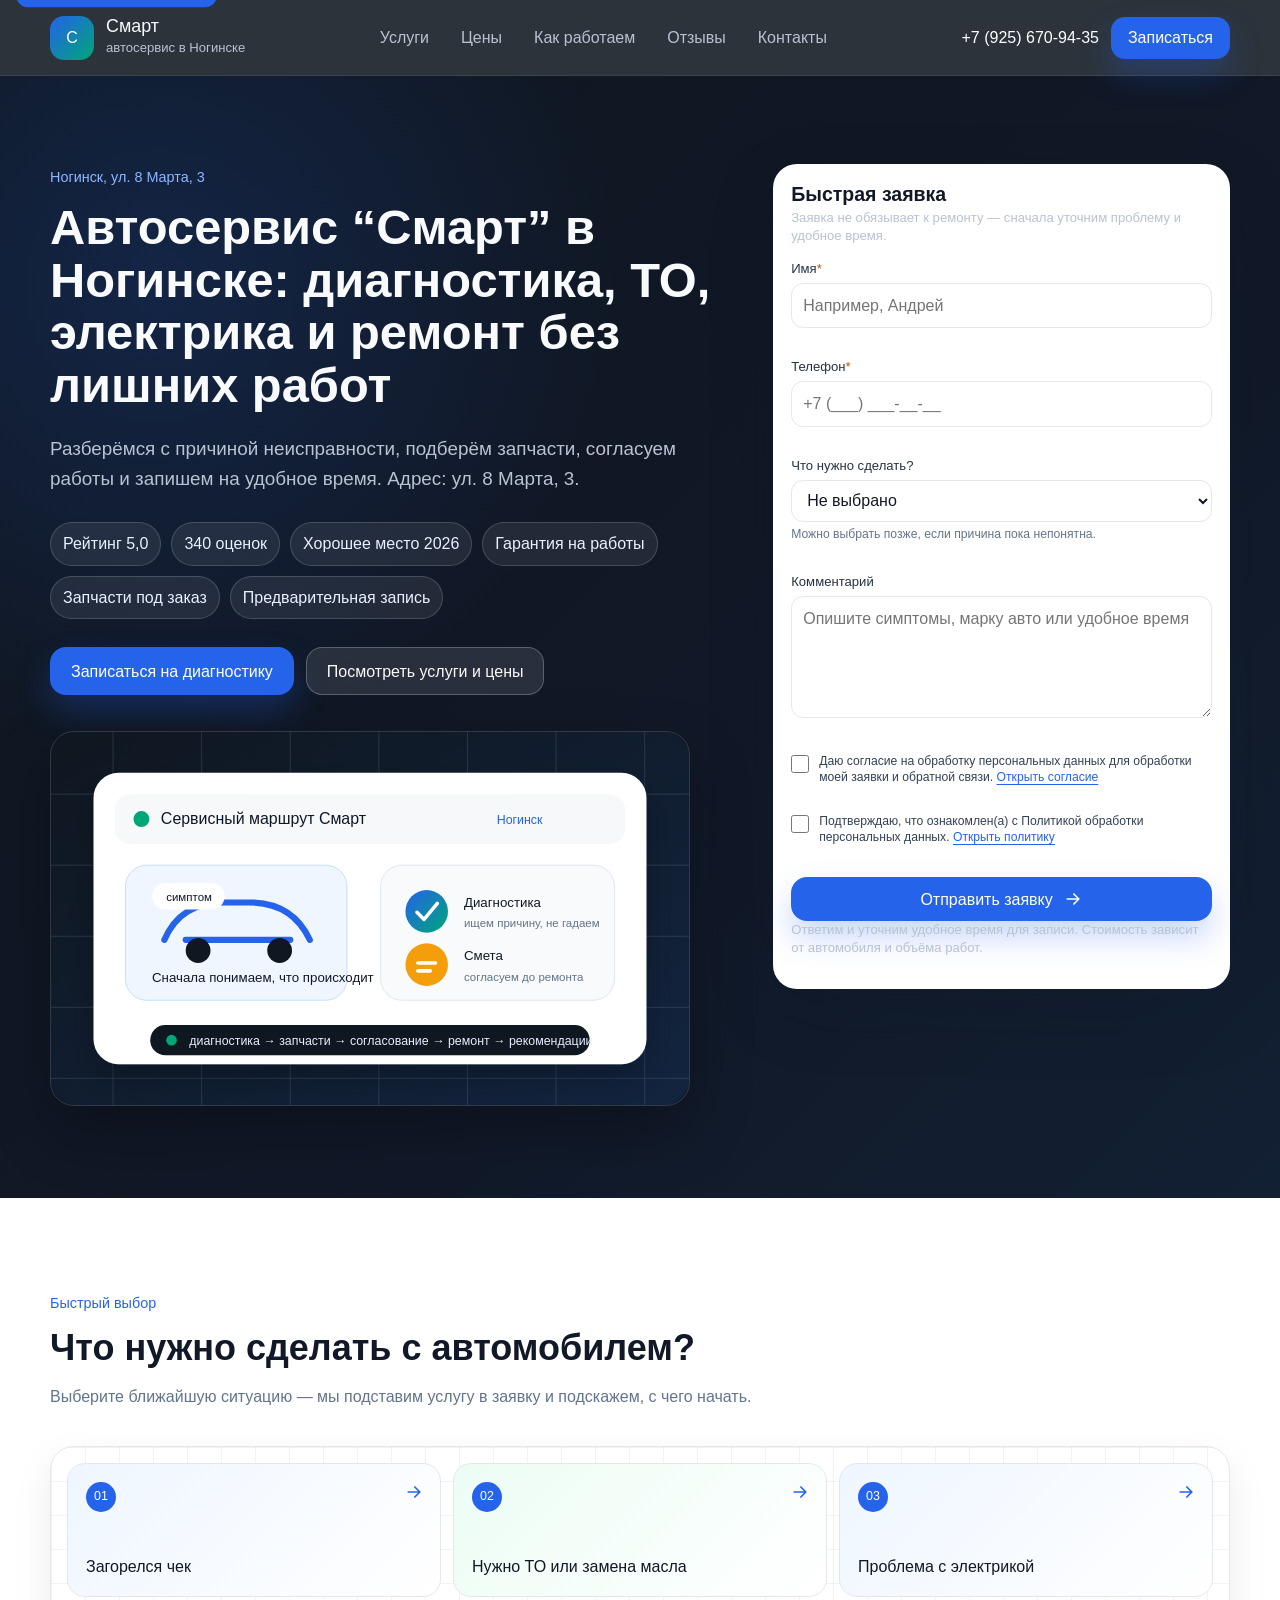
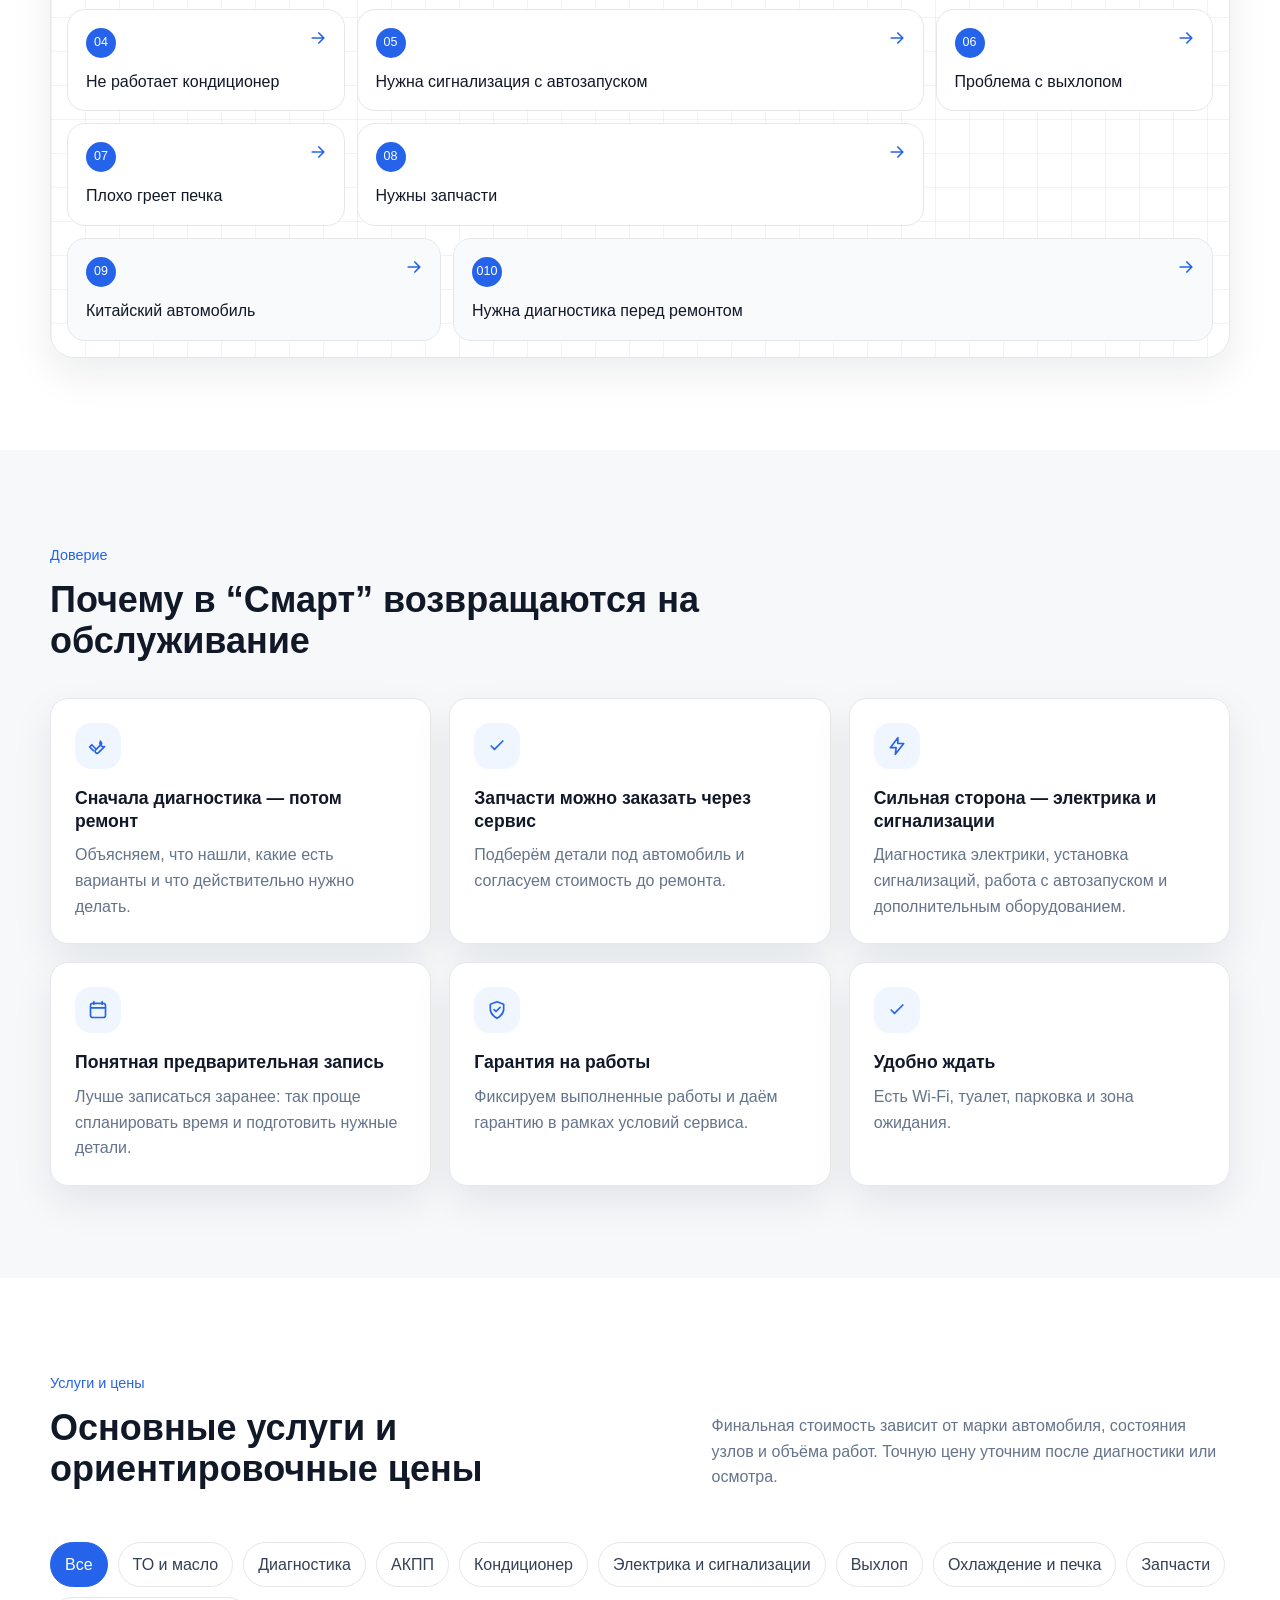
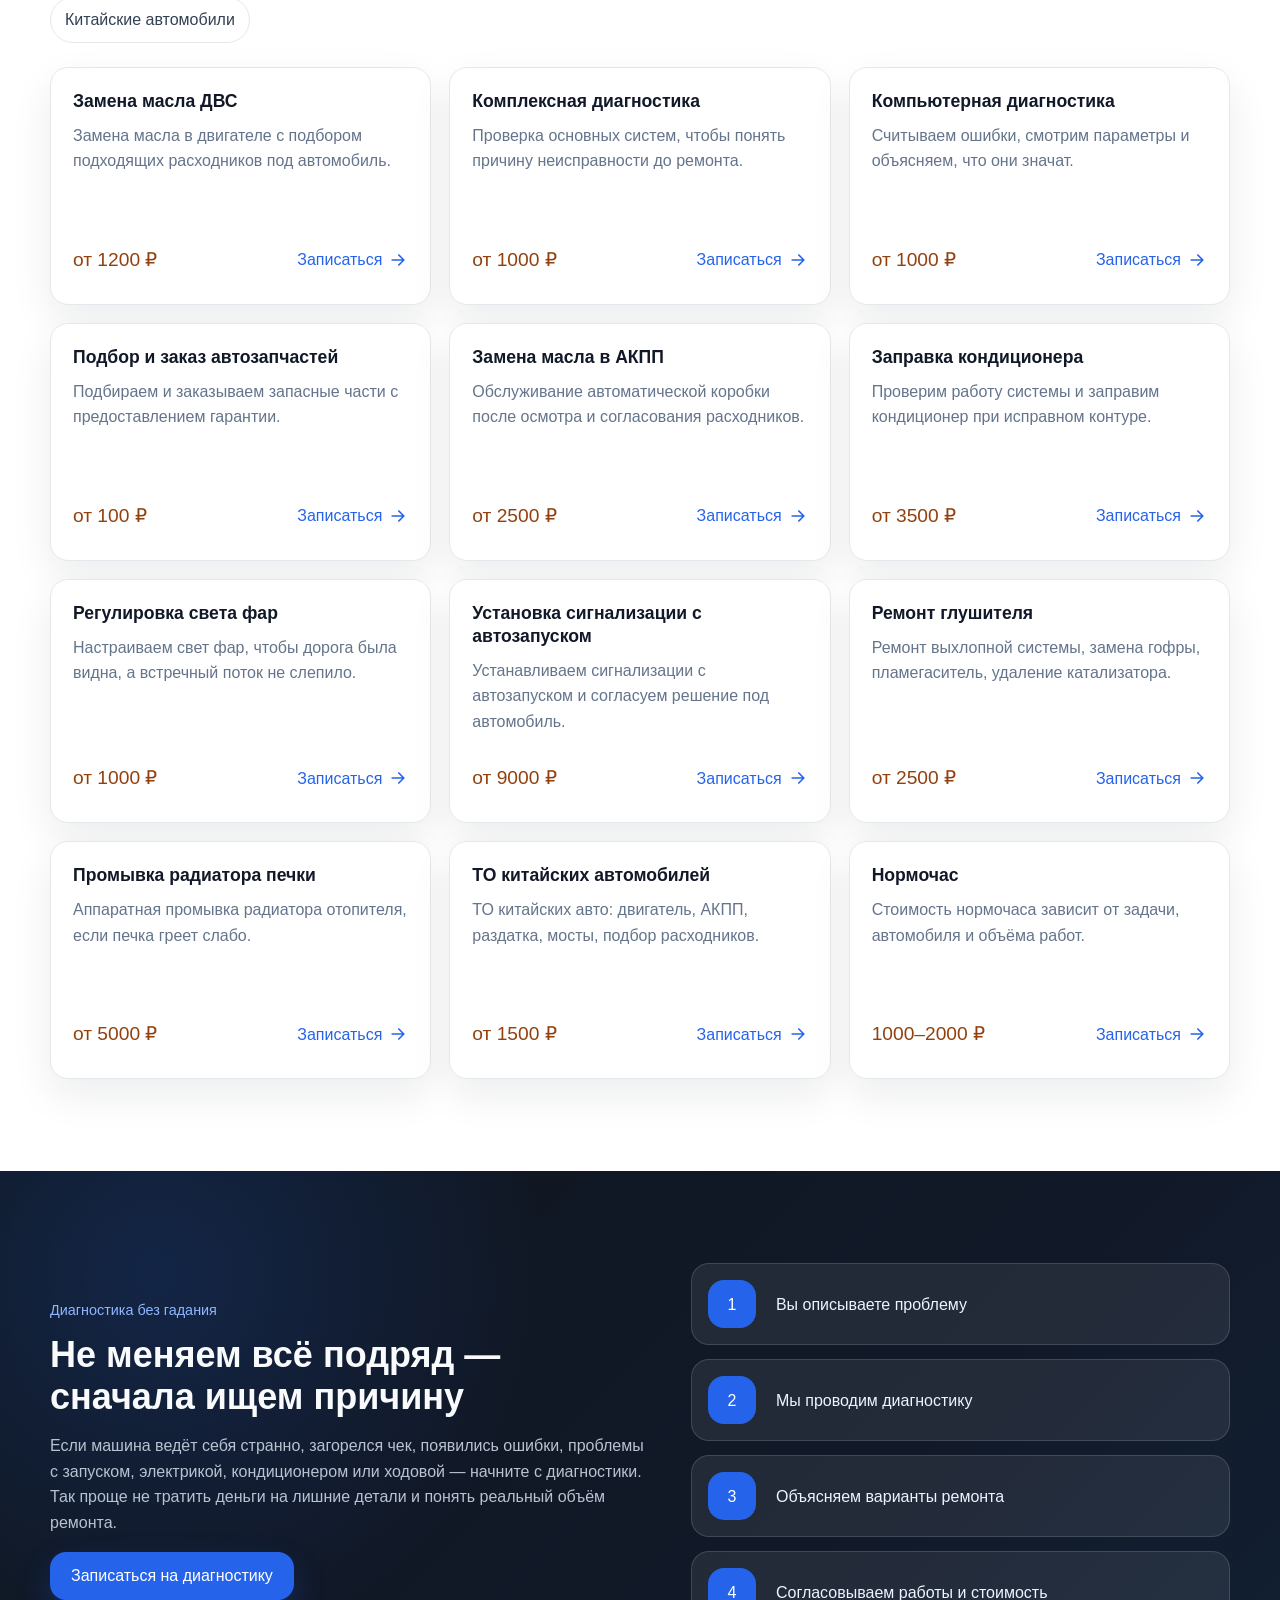
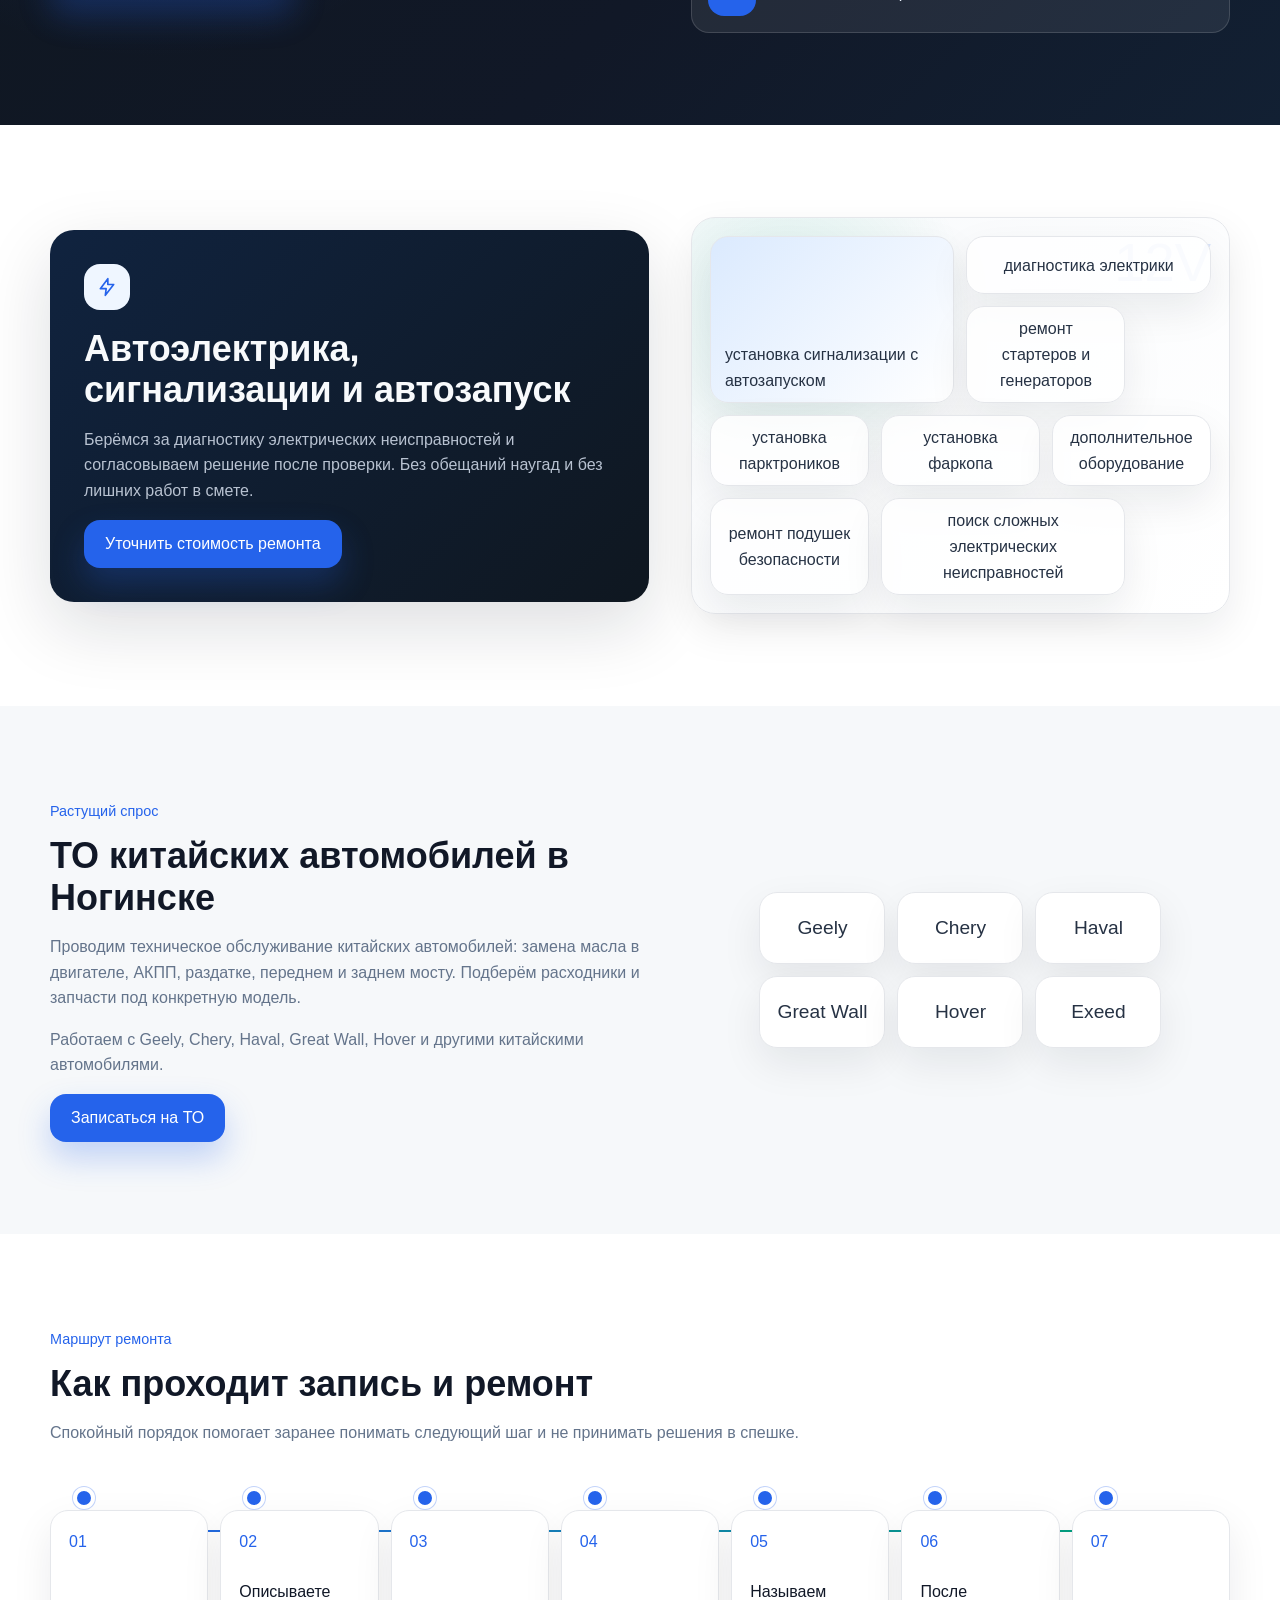
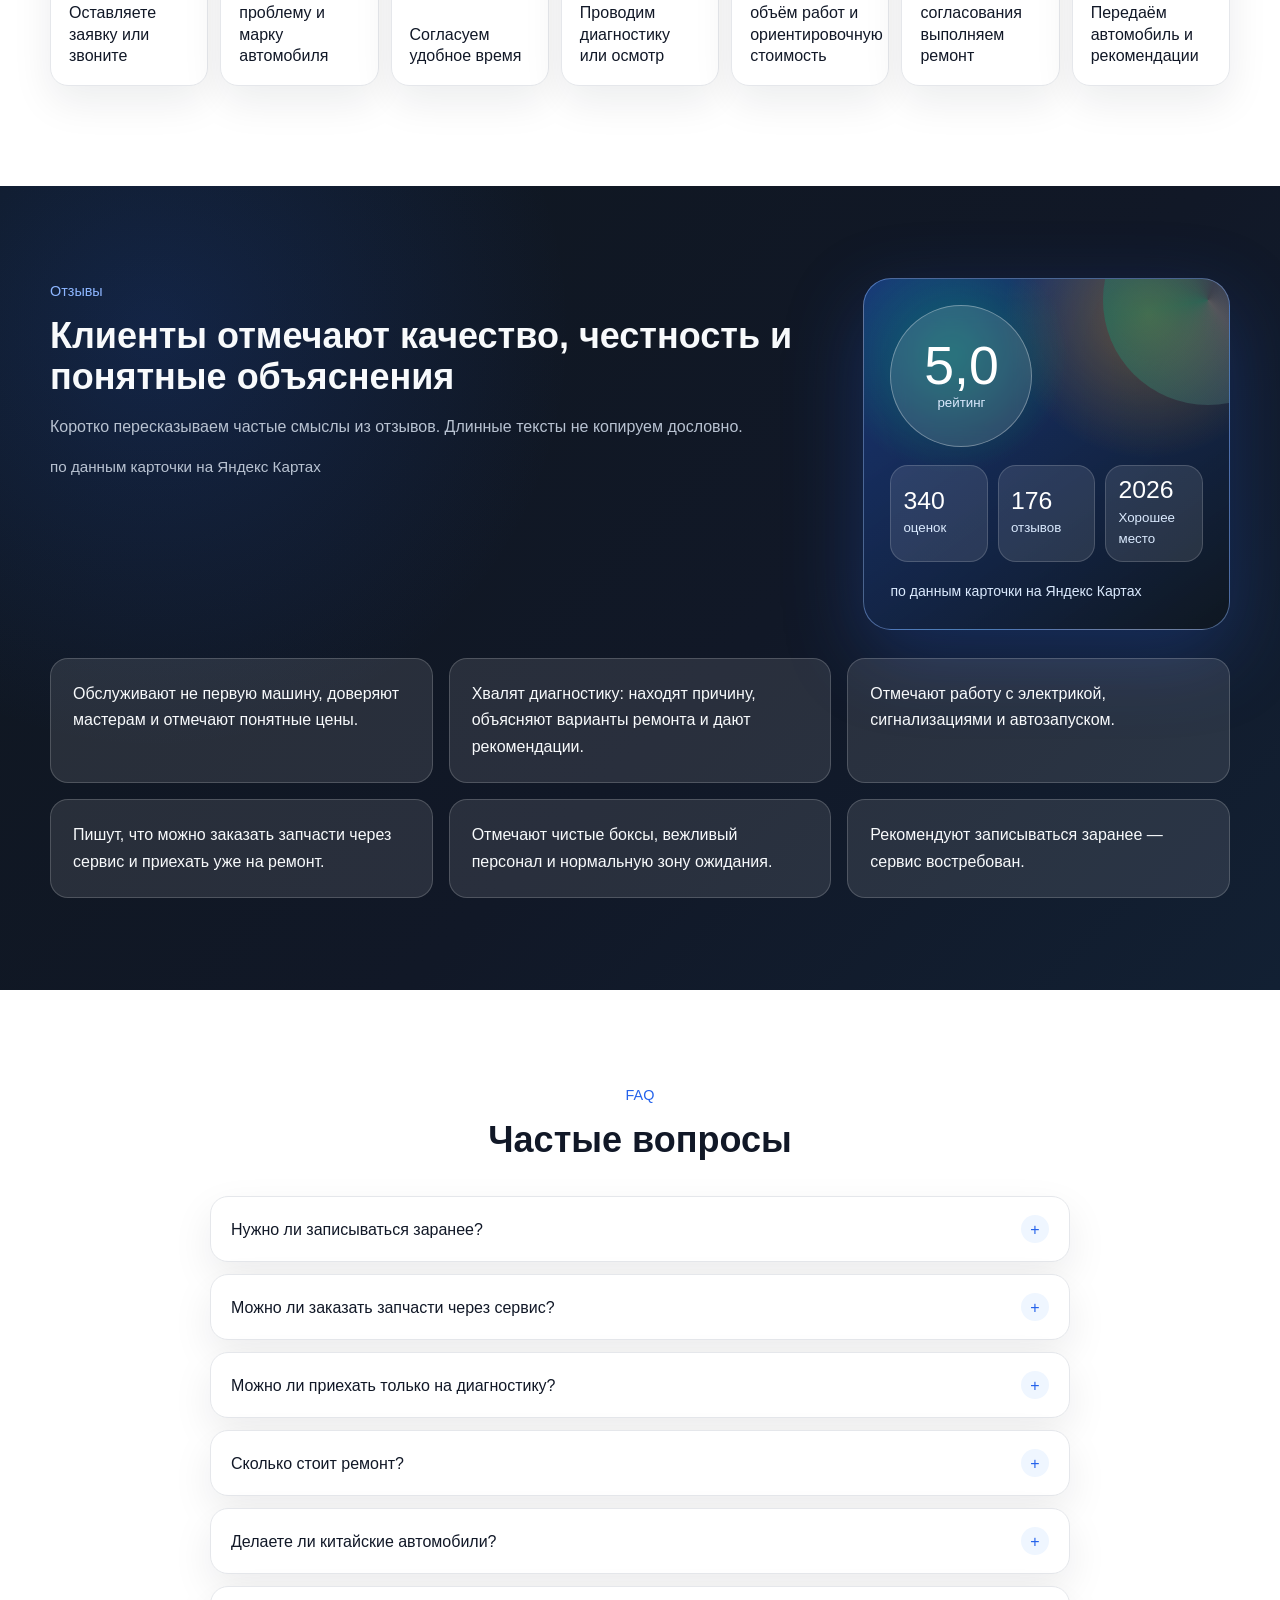
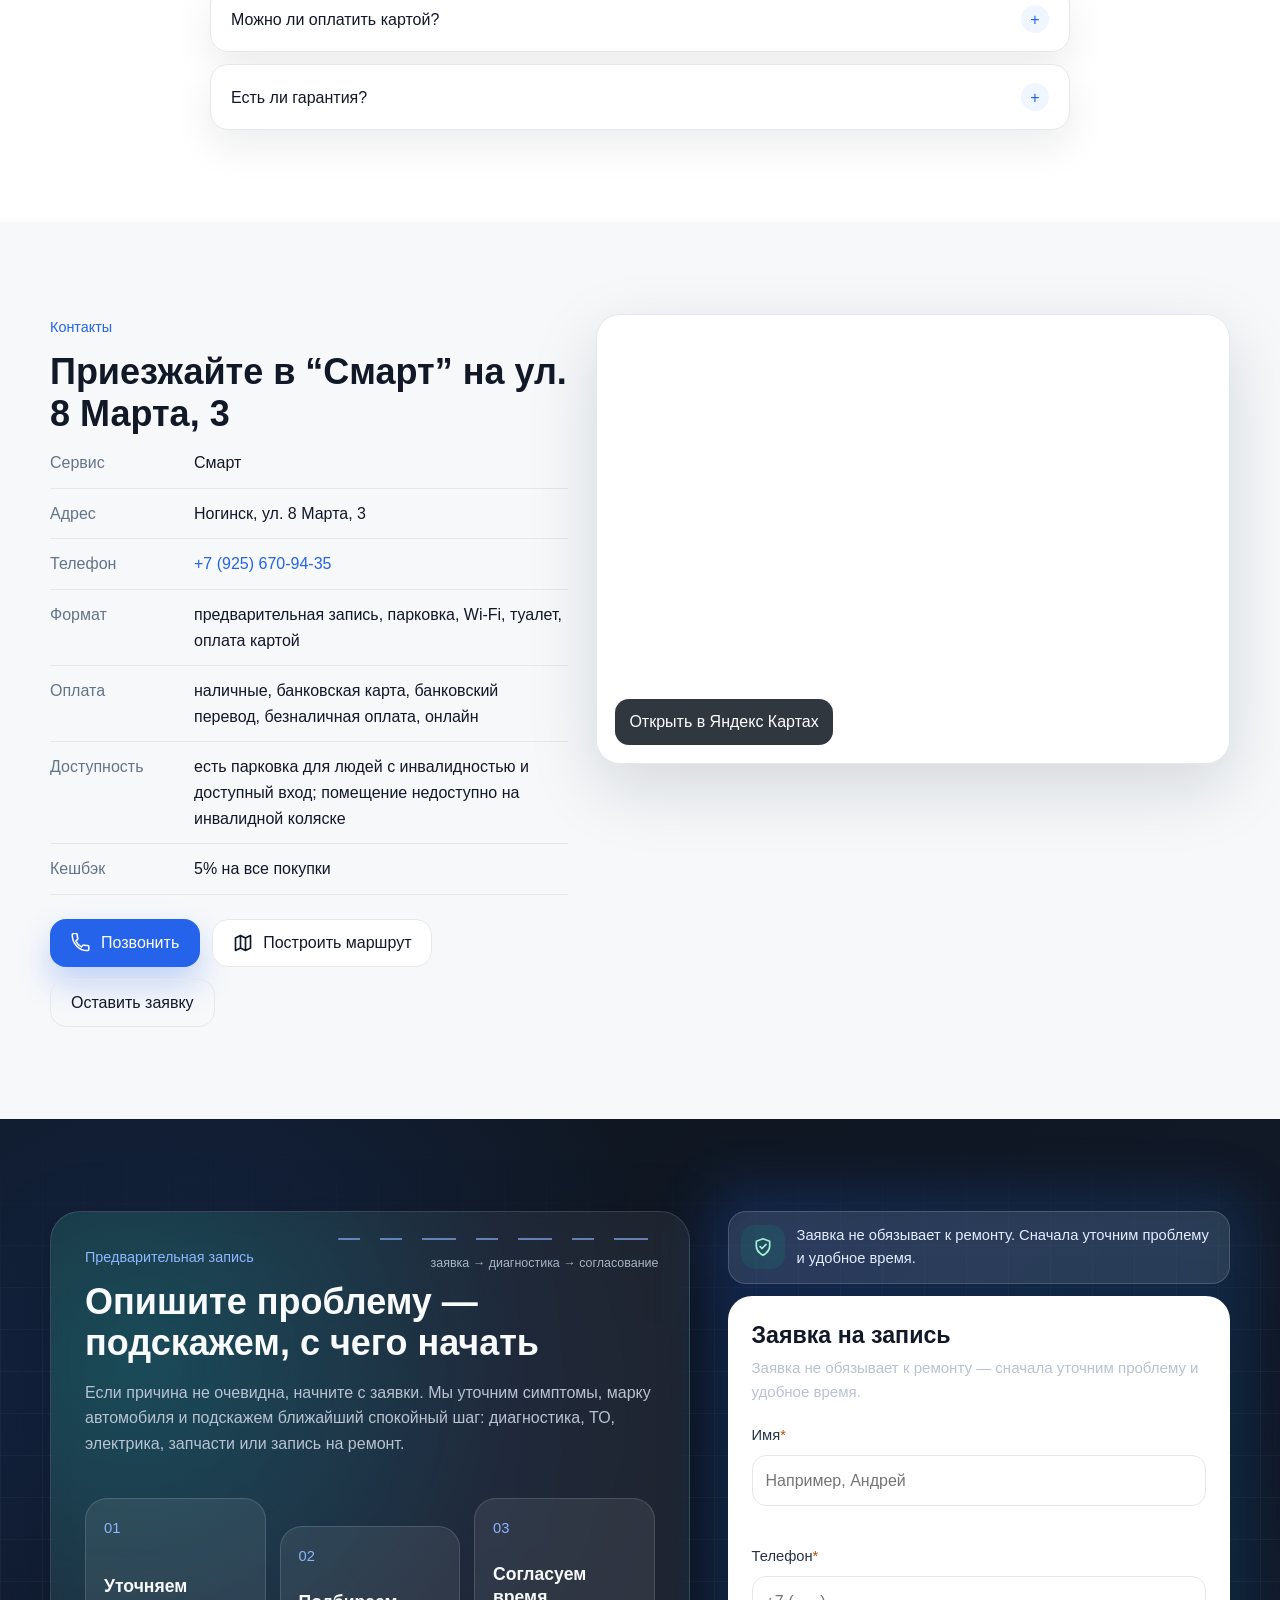
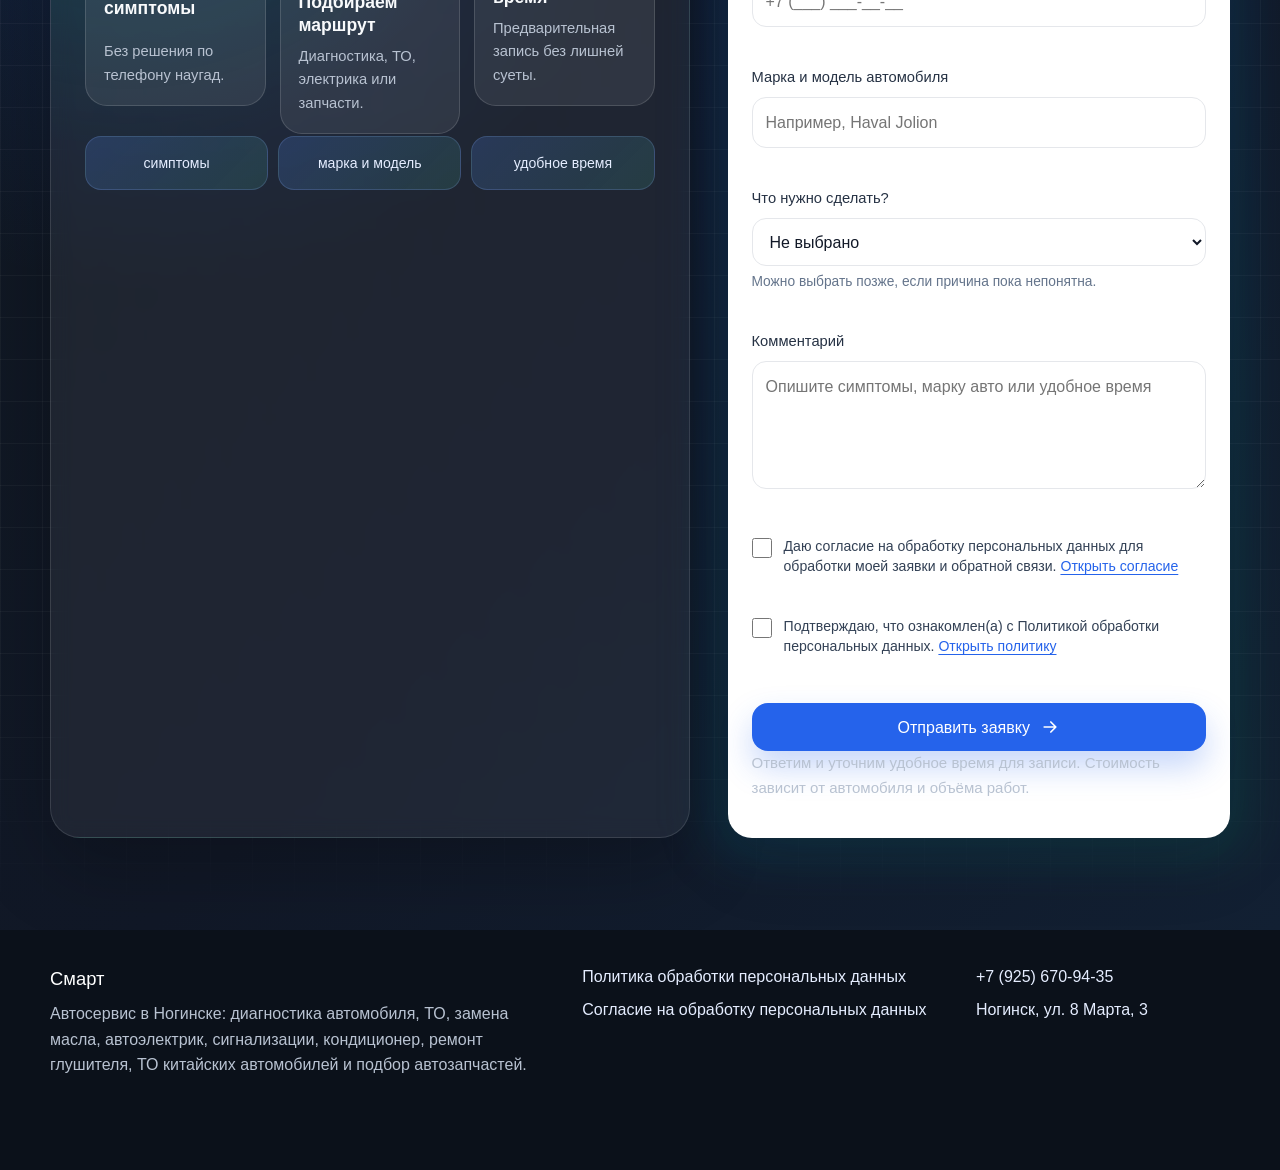
==== commit bd9f071e: "Update animated landing preview" ====
--- a/index.html
+++ b/index.html
@@ -194,7 +194,7 @@
             <p>Заявка не обязывает к ремонту — сначала уточним проблему и удобное время.</p>
         </div>
 
-        <input type="hidden" name="csrf_token" value="114e6cd5a38df810d71a823a7e8e0201a54ba67b6f69a114864aa2037166b63b">
+        <input type="hidden" name="csrf_token" value="70096890a84bdb070050907a096058c1d1cee62be39f24c6e882a9420f7d8175">
         <input type="hidden" name="page_url" value="https://rombensonn.github.io/smart-noginsk-autoservice/">
         <input type="hidden" name="utm_source" value="">
         <input type="hidden" name="utm_medium" value="">
@@ -599,10 +599,16 @@
                 </div>
 
                 <div class="rating-panel reveal" aria-label="Показатели доверия">
-                    <strong>5,0</strong><span>рейтинг</span>
-                    <strong>340</strong><span>оценок</span>
-                    <strong>176</strong><span>отзывов</span>
-                    <strong>2026</strong><span>Хорошее место</span>
+                    <div class="rating-panel__score">
+                        <span>5,0</span>
+                        <small>рейтинг</small>
+                    </div>
+                    <div class="rating-panel__metrics">
+                        <span><b>340</b><small>оценок</small></span>
+                        <span><b>176</b><small>отзывов</small></span>
+                        <span><b>2026</b><small>Хорошее место</small></span>
+                    </div>
+                    <p>по данным карточки на Яндекс Картах</p>
                 </div>
 
                 <div class="review-cards">
@@ -697,26 +703,49 @@
         </section>
 
         <section class="section final-cta section-dark" id="final-form">
-            <div class="container final-grid">
-                <div class="reveal">
+            <div class="container final-grid final-grid--intake">
+                <div class="final-intake reveal">
                     <span class="eyebrow">Предварительная запись</span>
                     <h2>Опишите проблему — подскажем, с чего начать</h2>
-                    <p>Если проблема не очевидна, не нужно гадать по форумам и менять детали наугад. Оставьте заявку, мастер уточнит симптомы и предложит следующий шаг.</p>
-                    <ul class="check-list">
-                        <li><svg viewBox="0 0 24 24" aria-hidden="true"><path d="m5 12 4 4L19 6"/></svg> диагностика и объяснение причины</li>
-                        <li><svg viewBox="0 0 24 24" aria-hidden="true"><path d="m5 12 4 4L19 6"/></svg> согласование работ до ремонта</li>
-                        <li><svg viewBox="0 0 24 24" aria-hidden="true"><path d="m5 12 4 4L19 6"/></svg> подбор запчастей под автомобиль</li>
-                    </ul>
-                </div>
-
-                <div class="reveal">
+                    <p>Если причина не очевидна, начните с заявки. Мы уточним симптомы, марку автомобиля и подскажем ближайший спокойный шаг: диагностика, ТО, электрика, запчасти или запись на ремонт.</p>
+
+                    <div class="intake-board" aria-label="Что происходит после заявки">
+                        <article>
+                            <span>01</span>
+                            <h3>Уточняем симптомы</h3>
+                            <p>Без решения по телефону наугад.</p>
+                        </article>
+                        <article>
+                            <span>02</span>
+                            <h3>Подбираем маршрут</h3>
+                            <p>Диагностика, ТО, электрика или запчасти.</p>
+                        </article>
+                        <article>
+                            <span>03</span>
+                            <h3>Согласуем время</h3>
+                            <p>Предварительная запись без лишней суеты.</p>
+                        </article>
+                    </div>
+
+                    <div class="final-service-strip" aria-label="Что можно указать в заявке">
+                        <span>симптомы</span>
+                        <span>марка и модель</span>
+                        <span>удобное время</span>
+                    </div>
+                </div>
+
+                <div class="final-form-shell reveal">
+                    <div class="final-form-shell__note">
+                        <span><svg viewBox="0 0 24 24" aria-hidden="true"><path d="M12 22s8-4 8-11V5l-8-3-8 3v6c0 7 8 11 8 11Z"/><path d="m8.5 11.5 2.3 2.3 4.9-5"/></svg></span>
+                        <p>Заявка не обязывает к ремонту. Сначала уточним проблему и удобное время.</p>
+                    </div>
                         <form class="lead-form" id="final-form" action="#" method="post" data-smart-form novalidate>
         <div class="lead-form__head">
             <h3>Заявка на запись</h3>
             <p>Заявка не обязывает к ремонту — сначала уточним проблему и удобное время.</p>
         </div>
 
-        <input type="hidden" name="csrf_token" value="114e6cd5a38df810d71a823a7e8e0201a54ba67b6f69a114864aa2037166b63b">
+        <input type="hidden" name="csrf_token" value="70096890a84bdb070050907a096058c1d1cee62be39f24c6e882a9420f7d8175">
         <input type="hidden" name="page_url" value="https://rombensonn.github.io/smart-noginsk-autoservice/">
         <input type="hidden" name="utm_source" value="">
         <input type="hidden" name="utm_medium" value="">
--- a/assets/css/styles.css
+++ b/assets/css/styles.css
@@ -20,6 +20,51 @@
     --header-height: 76px;
 }
 
+@keyframes soft-pulse {
+    0%, 100% {
+        box-shadow: 0 0 0 0 rgba(37, 99, 235, 0.24);
+    }
+    50% {
+        box-shadow: 0 0 0 16px rgba(37, 99, 235, 0);
+    }
+}
+
+@keyframes float-card {
+    0%, 100% {
+        transform: translateY(0);
+    }
+    50% {
+        transform: translateY(-8px);
+    }
+}
+
+@keyframes scan-line {
+    0% {
+        transform: translateX(-120%);
+    }
+    100% {
+        transform: translateX(120%);
+    }
+}
+
+@keyframes glow-rotate {
+    0% {
+        transform: rotate(0deg);
+    }
+    100% {
+        transform: rotate(360deg);
+    }
+}
+
+@keyframes route-dash {
+    0% {
+        background-position: 0 0;
+    }
+    100% {
+        background-position: 96px 0;
+    }
+}
+
 * {
     box-sizing: border-box;
 }
@@ -432,6 +477,18 @@
     border-radius: var(--radius-lg);
     overflow: hidden;
     box-shadow: 0 26px 60px rgba(0, 0, 0, 0.28);
+    position: relative;
+    animation: float-card 7s ease-in-out infinite;
+}
+
+.service-map::after {
+    content: "";
+    position: absolute;
+    inset: 0;
+    background: linear-gradient(110deg, transparent 24%, rgba(255, 255, 255, 0.12) 48%, transparent 72%);
+    transform: translateX(-120%);
+    animation: scan-line 6s ease-in-out infinite;
+    pointer-events: none;
 }
 
 .service-map img {
@@ -527,6 +584,12 @@
     color: var(--text);
     background: var(--surface);
     box-shadow: var(--shadow);
+    transition: transform 220ms ease, box-shadow 220ms ease;
+}
+
+.lead-form:focus-within {
+    transform: translateY(-2px);
+    box-shadow: 0 28px 78px rgba(15, 23, 32, 0.18);
 }
 
 .lead-form__head {
@@ -1070,10 +1133,16 @@
     background: #fff;
     box-shadow: var(--shadow-soft);
     position: relative;
+    transition: transform 220ms ease, border-color 220ms ease, box-shadow 220ms ease;
 }
 
 .process-list li:nth-child(even) {
     transform: translateY(34px);
+}
+
+.process-list li:hover {
+    border-color: rgba(37, 99, 235, 0.38);
+    box-shadow: 0 22px 48px rgba(37, 99, 235, 0.12);
 }
 
 .process-list li::before {
@@ -1110,24 +1179,88 @@
 .rating-panel {
     display: grid;
     grid-template-columns: 1fr;
-    gap: 6px;
-    border: 1px solid rgba(255, 255, 255, 0.14);
-    border-radius: var(--radius-lg);
-    padding: 24px;
-    background: rgba(255, 255, 255, 0.08);
-}
-
-.rating-panel strong {
+    gap: 18px;
+    border: 1px solid rgba(141, 182, 255, 0.48);
+    border-radius: 28px;
+    padding: 26px;
+    background:
+        radial-gradient(circle at 24% 22%, rgba(0, 166, 118, 0.45), transparent 30%),
+        radial-gradient(circle at 78% 10%, rgba(245, 158, 11, 0.34), transparent 34%),
+        linear-gradient(145deg, rgba(37, 99, 235, 0.42), rgba(15, 23, 32, 0.92));
+    box-shadow: 0 26px 80px rgba(37, 99, 235, 0.26);
+    overflow: hidden;
+    position: relative;
+    isolation: isolate;
+    animation: soft-pulse 4.5s ease-in-out infinite;
+}
+
+.rating-panel::before {
+    content: "";
+    position: absolute;
+    width: 210px;
+    height: 210px;
+    right: -84px;
+    top: -84px;
+    border-radius: 50%;
+    background: conic-gradient(from 140deg, rgba(255, 255, 255, 0.12), rgba(0, 166, 118, 0.32), rgba(37, 99, 235, 0.04), rgba(255, 255, 255, 0.12));
+    animation: glow-rotate 14s linear infinite;
+    z-index: -1;
+}
+
+.rating-panel__score {
+    width: 142px;
+    height: 142px;
+    display: grid;
+    place-items: center;
+    align-content: center;
+    border: 1px solid rgba(255, 255, 255, 0.32);
+    border-radius: 50%;
+    background: rgba(255, 255, 255, 0.12);
+    backdrop-filter: blur(10px);
+}
+
+.rating-panel__score span {
     color: #fff;
-    font-size: 2.15rem;
+    font-size: 3.35rem;
     line-height: 1;
+    font-weight: 400;
     font-variant-numeric: tabular-nums;
 }
 
-.rating-panel span {
-    margin-bottom: 12px;
-    color: var(--dark-muted);
-    font-weight: 400;
+.rating-panel__score small,
+.rating-panel__metrics small,
+.rating-panel p {
+    color: #dbeafe;
+}
+
+.rating-panel__metrics {
+    display: grid;
+    grid-template-columns: repeat(3, minmax(0, 1fr));
+    gap: 10px;
+}
+
+.rating-panel__metrics span {
+    min-height: 82px;
+    display: grid;
+    align-content: center;
+    gap: 4px;
+    border: 1px solid rgba(255, 255, 255, 0.16);
+    border-radius: 18px;
+    padding: 12px;
+    background: rgba(255, 255, 255, 0.1);
+}
+
+.rating-panel__metrics b {
+    color: #fff;
+    font-size: 1.55rem;
+    line-height: 1;
+    font-weight: 400;
+    font-variant-numeric: tabular-nums;
+}
+
+.rating-panel p {
+    margin: 0;
+    font-size: 0.88rem;
 }
 
 .review-cards {
@@ -1316,6 +1449,211 @@
     grid-template-columns: minmax(0, 1fr) minmax(360px, 0.82fr);
     gap: 38px;
     align-items: start;
+}
+
+.final-cta {
+    position: relative;
+    overflow: hidden;
+}
+
+.final-cta::before {
+    content: "";
+    position: absolute;
+    inset: 0;
+    background:
+        linear-gradient(90deg, rgba(255, 255, 255, 0.04) 1px, transparent 1px),
+        linear-gradient(rgba(255, 255, 255, 0.04) 1px, transparent 1px);
+    background-size: 42px 42px;
+    mask-image: linear-gradient(to bottom, transparent, #000 18%, #000 82%, transparent);
+    pointer-events: none;
+}
+
+.final-grid--intake {
+    grid-template-columns: minmax(0, 1.12fr) minmax(390px, 0.88fr);
+    align-items: stretch;
+    position: relative;
+}
+
+.final-intake {
+    min-height: 100%;
+    display: grid;
+    align-content: start;
+    border: 1px solid rgba(255, 255, 255, 0.12);
+    border-radius: 30px;
+    padding: 34px;
+    background:
+        radial-gradient(circle at 12% 12%, rgba(0, 166, 118, 0.22), transparent 32%),
+        rgba(255, 255, 255, 0.06);
+    backdrop-filter: blur(10px);
+    box-shadow: 0 28px 80px rgba(0, 0, 0, 0.24);
+    overflow: hidden;
+    position: relative;
+}
+
+.final-intake::before {
+    content: "";
+    position: absolute;
+    top: 26px;
+    right: 30px;
+    left: 45%;
+    height: 2px;
+    border-radius: 999px;
+    background: repeating-linear-gradient(90deg, rgba(141, 182, 255, 0.9) 0 22px, transparent 22px 42px);
+    background-size: 96px 2px;
+    opacity: 0.7;
+    animation: route-dash 4.4s linear infinite;
+}
+
+.final-intake::after {
+    content: "заявка → диагностика → согласование";
+    position: absolute;
+    top: 42px;
+    right: 30px;
+    max-width: 310px;
+    color: rgba(219, 234, 254, 0.72);
+    font-size: 0.78rem;
+    text-align: right;
+}
+
+.final-intake > * {
+    position: relative;
+    z-index: 1;
+}
+
+.final-intake p {
+    max-width: 760px;
+}
+
+.intake-board {
+    display: grid;
+    grid-template-columns: repeat(3, minmax(0, 1fr));
+    gap: 14px;
+    margin-top: 26px;
+}
+
+.intake-board article {
+    min-height: 168px;
+    display: grid;
+    align-content: space-between;
+    border: 1px solid rgba(255, 255, 255, 0.14);
+    border-radius: 22px;
+    padding: 18px;
+    background: rgba(255, 255, 255, 0.08);
+    transition: transform 220ms ease, background 220ms ease, border-color 220ms ease;
+    animation: soft-pulse 6s ease-in-out infinite;
+}
+
+.intake-board article:nth-child(2) {
+    transform: translateY(28px);
+    animation-delay: 0.45s;
+}
+
+.intake-board article:nth-child(3) {
+    animation-delay: 0.9s;
+}
+
+.intake-board article:hover {
+    transform: translateY(-4px);
+    border-color: rgba(141, 182, 255, 0.55);
+    background: rgba(255, 255, 255, 0.12);
+}
+
+.intake-board article:nth-child(2):hover {
+    transform: translateY(20px);
+}
+
+.intake-board span {
+    color: #8db6ff;
+    font-size: 0.92rem;
+}
+
+.intake-board h3 {
+    margin: 22px 0 8px;
+}
+
+.intake-board p {
+    margin: 0;
+    color: var(--dark-muted);
+    font-size: 0.92rem;
+}
+
+.final-service-strip {
+    display: grid;
+    grid-template-columns: repeat(3, minmax(0, 1fr));
+    gap: 10px;
+    margin-top: auto;
+    padding-top: 30px;
+}
+
+.final-service-strip span {
+    min-height: 54px;
+    display: grid;
+    place-items: center;
+    border: 1px solid rgba(141, 182, 255, 0.2);
+    border-radius: 16px;
+    color: #e5edff;
+    font-size: 0.88rem;
+    text-align: center;
+    background:
+        linear-gradient(135deg, rgba(37, 99, 235, 0.16), rgba(0, 166, 118, 0.1)),
+        rgba(255, 255, 255, 0.05);
+    transition: transform 220ms ease, border-color 220ms ease;
+}
+
+.final-service-strip span:hover {
+    transform: translateY(-3px);
+    border-color: rgba(141, 182, 255, 0.52);
+}
+
+.final-form-shell {
+    position: relative;
+}
+
+.final-form-shell::before {
+    content: "";
+    position: absolute;
+    inset: -22px;
+    border-radius: 34px;
+    background: linear-gradient(135deg, rgba(37, 99, 235, 0.4), rgba(0, 166, 118, 0.28));
+    opacity: 0.52;
+    filter: blur(26px);
+    z-index: 0;
+    animation: soft-pulse 5.2s ease-in-out infinite;
+}
+
+.final-form-shell .lead-form,
+.final-form-shell__note {
+    position: relative;
+    z-index: 1;
+}
+
+.final-form-shell__note {
+    display: grid;
+    grid-template-columns: 44px minmax(0, 1fr);
+    gap: 12px;
+    align-items: center;
+    margin-bottom: 12px;
+    border: 1px solid rgba(255, 255, 255, 0.16);
+    border-radius: 18px;
+    padding: 12px;
+    color: #fff;
+    background: rgba(255, 255, 255, 0.1);
+}
+
+.final-form-shell__note span {
+    width: 44px;
+    height: 44px;
+    display: grid;
+    place-items: center;
+    border-radius: 14px;
+    color: #9ff3d6;
+    background: rgba(0, 166, 118, 0.14);
+}
+
+.final-form-shell__note p {
+    margin: 0;
+    color: #e5edff;
+    font-size: 0.92rem;
 }
 
 .check-list {
@@ -1408,6 +1746,7 @@
     opacity: 0;
     transform: translateY(18px);
     transition: opacity 420ms ease, transform 420ms ease;
+    transition-delay: var(--reveal-delay, 0ms);
 }
 
 html.js .reveal.is-visible {
@@ -1679,6 +2018,44 @@
         height: 360px;
     }
 
+    .final-intake {
+        min-height: auto;
+        align-content: start;
+        padding: 24px;
+    }
+
+    .final-intake::before,
+    .final-intake::after {
+        position: static;
+        display: block;
+        margin: 0 0 18px;
+        text-align: left;
+    }
+
+    .final-intake::before {
+        width: 100%;
+    }
+
+    .intake-board {
+        grid-template-columns: 1fr;
+    }
+
+    .intake-board article,
+    .intake-board article:nth-child(2) {
+        min-height: 126px;
+        transform: none;
+    }
+
+    .intake-board article:nth-child(2):hover {
+        transform: translateY(-4px);
+    }
+
+    .final-service-strip {
+        grid-template-columns: 1fr;
+        margin-top: 18px;
+        padding-top: 0;
+    }
+
     .mobile-cta {
         display: grid;
     }
@@ -1715,12 +2092,17 @@
         grid-template-columns: 1fr;
     }
 
-    .rating-panel {
-        grid-template-columns: 1fr 1fr;
-    }
-
-    .rating-panel strong {
-        font-size: 1.75rem;
+    .rating-panel__metrics {
+        grid-template-columns: 1fr;
+    }
+
+    .rating-panel__score {
+        width: 118px;
+        height: 118px;
+    }
+
+    .rating-panel__score span {
+        font-size: 2.6rem;
     }
 }
 
